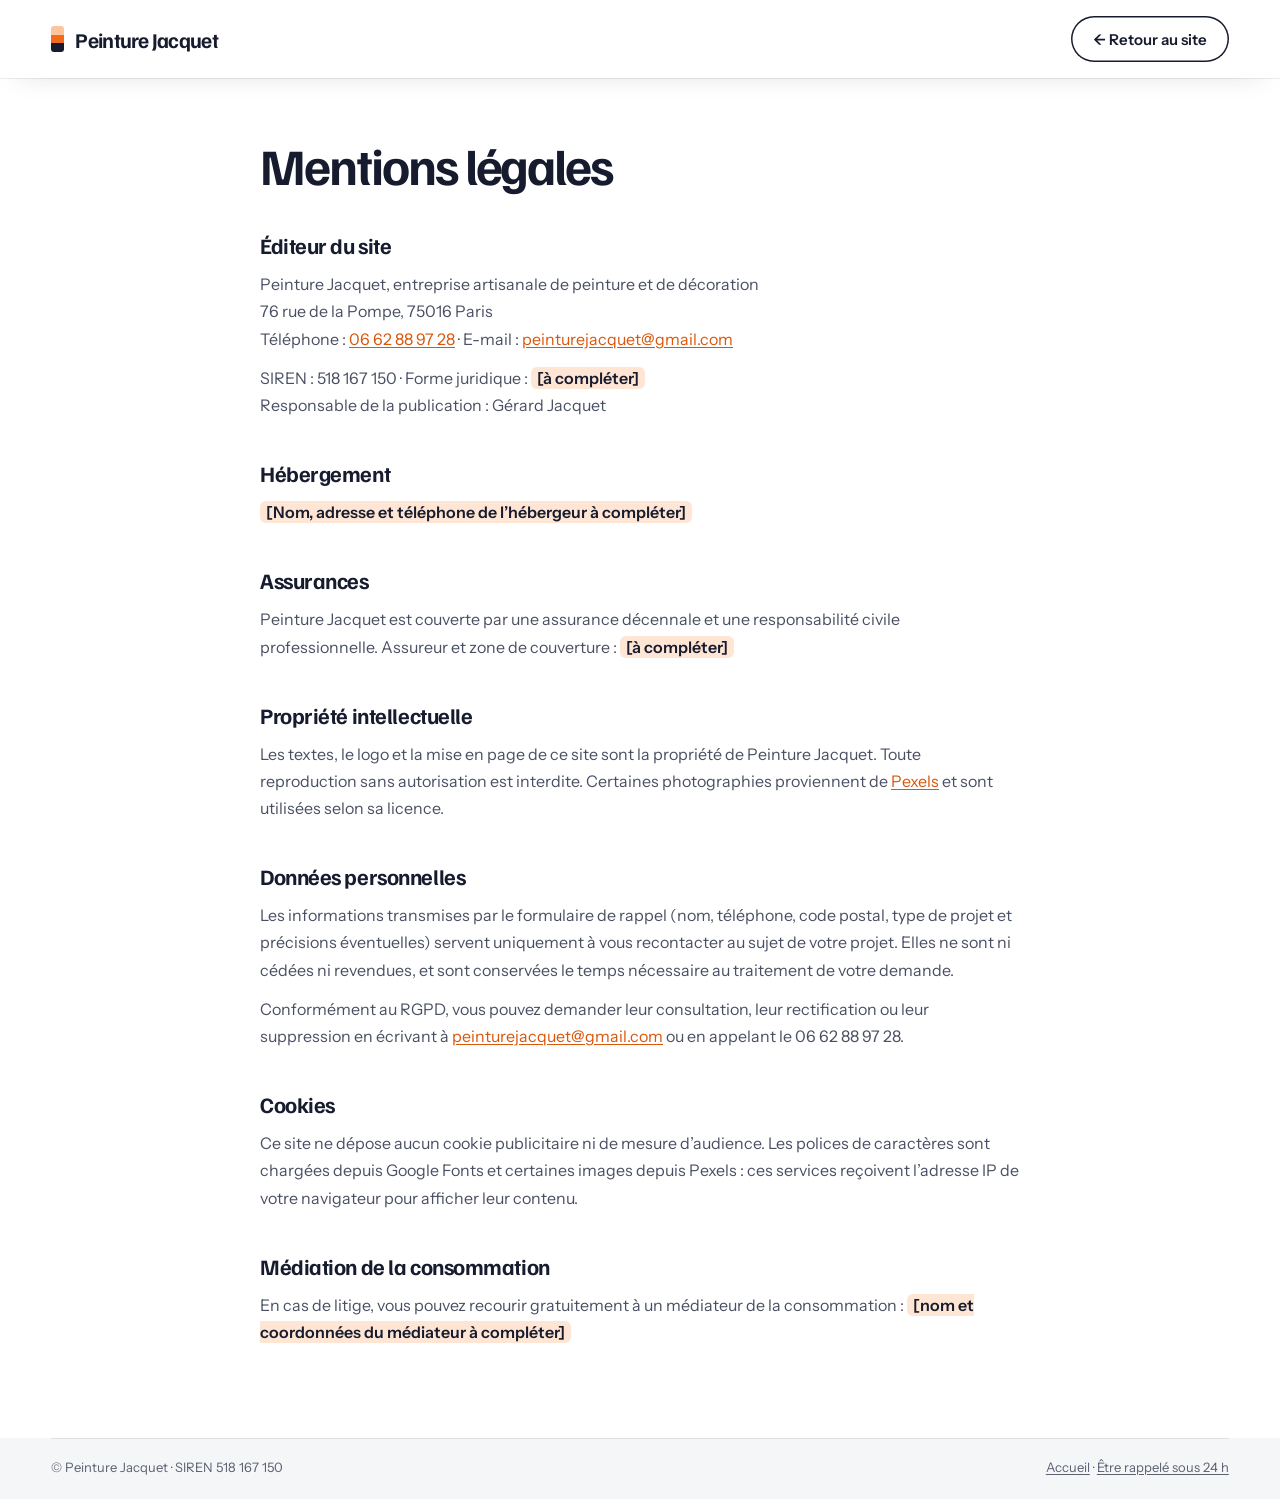
==== mentions-legales.html @ 71e2f91e "Aperçu du site Peinture Jacquet Site vitrine statique (HTML, CSS, JS) d'après la maquette Claude Des" ====
<!DOCTYPE html>
<html lang="fr">
<head>
<meta charset="utf-8">
<meta name="viewport" content="width=device-width, initial-scale=1, viewport-fit=cover">
<title>Mentions légales · Peinture Jacquet</title>
<meta name="robots" content="noindex">
<meta name="theme-color" content="#ffffff">
<link rel="icon" href="data:image/svg+xml,%3Csvg xmlns='http://www.w3.org/2000/svg' viewBox='0 0 32 32'%3E%3CclipPath id='c'%3E%3Crect x='8' y='1' width='16' height='30' rx='4'/%3E%3C/clipPath%3E%3Cg clip-path='url(%23c)'%3E%3Crect x='8' y='1' width='16' height='10' fill='%23FFC49B'/%3E%3Crect x='8' y='11' width='16' height='10' fill='%23F26B1D'/%3E%3Crect x='8' y='21' width='16' height='10' fill='%23161B2E'/%3E%3C/g%3E%3C/svg%3E">
<link rel="preconnect" href="https://fonts.googleapis.com">
<link rel="preconnect" href="https://fonts.gstatic.com" crossorigin>
<link href="https://fonts.googleapis.com/css2?family=Familjen+Grotesk:wght@400..700&amp;family=Instrument+Sans:wght@400..700&amp;display=swap" rel="stylesheet">
<link rel="stylesheet" href="styles.css">
</head>
<body class="legal-page">
<header class="header is-scrolled">
  <div class="wrap header-in">
    <a href="index.html" class="brand">
      <span class="brand-mark" aria-hidden="true"><i></i><i></i><i></i></span>
      <span class="brand-name">Peinture Jacquet</span>
    </a>
    <a href="index.html" class="btn btn-outline btn-sm legal-back">← Retour au site</a>
  </div>
</header>

<main class="legal">
  <h1>Mentions légales</h1>

  <h2>Éditeur du site</h2>
  <p>Peinture Jacquet, entreprise artisanale de peinture et de décoration<br>76 rue de la Pompe, 75016 Paris<br>Téléphone&nbsp;: <a href="tel:+33662889728">06 62 88 97 28</a> · E-mail&nbsp;: <a href="mailto:peinturejacquet@gmail.com">peinturejacquet@gmail.com</a></p>
  <p>SIREN&nbsp;: 518 167 150 · Forme juridique&nbsp;: <span class="todo">[à compléter]</span><br>Responsable de la publication&nbsp;: Gérard Jacquet</p>

  <h2>Hébergement</h2>
  <p><span class="todo">[Nom, adresse et téléphone de l’hébergeur à compléter]</span></p>

  <h2>Assurances</h2>
  <p>Peinture Jacquet est couverte par une assurance décennale et une responsabilité civile professionnelle. Assureur et zone de couverture&nbsp;: <span class="todo">[à compléter]</span></p>

  <h2>Propriété intellectuelle</h2>
  <p>Les textes, le logo et la mise en page de ce site sont la propriété de Peinture Jacquet. Toute reproduction sans autorisation est interdite. Certaines photographies proviennent de <a href="https://www.pexels.com" target="_blank" rel="noopener">Pexels</a> et sont utilisées selon sa licence.</p>

  <h2>Données personnelles</h2>
  <p>Les informations transmises par le formulaire de rappel (nom, téléphone, code postal, type de projet et précisions éventuelles) servent uniquement à vous recontacter au sujet de votre projet. Elles ne sont ni cédées ni revendues, et sont conservées le temps nécessaire au traitement de votre demande.</p>
  <p>Conformément au RGPD, vous pouvez demander leur consultation, leur rectification ou leur suppression en écrivant à <a href="mailto:peinturejacquet@gmail.com">peinturejacquet@gmail.com</a> ou en appelant le 06 62 88 97 28.</p>

  <h2>Cookies</h2>
  <p>Ce site ne dépose aucun cookie publicitaire ni de mesure d’audience. Les polices de caractères sont chargées depuis Google Fonts et certaines images depuis Pexels&nbsp;: ces services reçoivent l’adresse IP de votre navigateur pour afficher leur contenu.</p>

  <h2>Médiation de la consommation</h2>
  <p>En cas de litige, vous pouvez recourir gratuitement à un médiateur de la consommation&nbsp;: <span class="todo">[nom et coordonnées du médiateur à compléter]</span></p>
</main>

<footer class="footer">
  <div class="wrap">
    <div class="f-bottom">
      <span>© Peinture Jacquet · SIREN 518 167 150</span>
      <span><a href="index.html">Accueil</a> · <a href="index.html#devis">Être rappelé sous 24&nbsp;h</a></span>
    </div>
  </div>
</footer>
</body>
</html>
---- styles.css ----
:root {
  --a: #F26B1D;
  --ah: #D9560B;
  --s: #FFE6D4;
  --s2: #FFF4EC;
  --ink: #161B2E;
  --tx: #4A5063;
  --mu: #5B6072;
  --soft: #F5F6F8;
  --on-dark: #C9CCD6;
  --on-dark-2: #AEB3C2;
  --line: rgba(22,27,46,.12);
  --err: #C0392B;
  --ok: #2E7D4F;
  --display: 'Familjen Grotesk', sans-serif;
  --serif: 'Instrument Serif', Georgia, serif;
  --ease: cubic-bezier(.2,.7,.2,1);
  --expo: cubic-bezier(.16,1,.3,1);
  --gut: clamp(20px,4vw,56px);
  --sec-y: clamp(72px,8vw,120px);
  --card-shadow: 0 0 0 1px rgba(22,27,46,.04), 0 20px 50px -36px rgba(22,27,46,.35);
  /* Icônes (masques SVG, couleur = currentColor) */
  --i-arrow: url("data:image/svg+xml,%3Csvg xmlns='http://www.w3.org/2000/svg' viewBox='0 0 24 24' fill='none' stroke='%23000' stroke-width='2.2' stroke-linecap='round' stroke-linejoin='round'%3E%3Cpath d='M7 17 17 7M8.5 7H17v8.5'/%3E%3C/svg%3E");
  --i-left: url("data:image/svg+xml,%3Csvg xmlns='http://www.w3.org/2000/svg' viewBox='0 0 24 24' fill='none' stroke='%23000' stroke-width='2' stroke-linecap='round' stroke-linejoin='round'%3E%3Cpath d='M19 12H5m6-6-6 6 6 6'/%3E%3C/svg%3E");
  --i-right: url("data:image/svg+xml,%3Csvg xmlns='http://www.w3.org/2000/svg' viewBox='0 0 24 24' fill='none' stroke='%23000' stroke-width='2' stroke-linecap='round' stroke-linejoin='round'%3E%3Cpath d='M5 12h14m-6-6 6 6-6 6'/%3E%3C/svg%3E");
  --i-chev-l: url("data:image/svg+xml,%3Csvg xmlns='http://www.w3.org/2000/svg' viewBox='0 0 24 24' fill='none' stroke='%23000' stroke-width='2.6' stroke-linecap='round' stroke-linejoin='round'%3E%3Cpath d='m14.5 6-6 6 6 6'/%3E%3C/svg%3E");
  --i-chev-r: url("data:image/svg+xml,%3Csvg xmlns='http://www.w3.org/2000/svg' viewBox='0 0 24 24' fill='none' stroke='%23000' stroke-width='2.6' stroke-linecap='round' stroke-linejoin='round'%3E%3Cpath d='m9.5 6 6 6-6 6'/%3E%3C/svg%3E");
  --i-check: url("data:image/svg+xml,%3Csvg xmlns='http://www.w3.org/2000/svg' viewBox='0 0 24 24' fill='none' stroke='%23000' stroke-width='2.8' stroke-linecap='round' stroke-linejoin='round'%3E%3Cpath d='M5 12.5 9.5 17 19 7.5'/%3E%3C/svg%3E");
  --i-plus: url("data:image/svg+xml,%3Csvg xmlns='http://www.w3.org/2000/svg' viewBox='0 0 24 24' fill='none' stroke='%23000' stroke-width='2.2' stroke-linecap='round'%3E%3Cpath d='M12 5v14M5 12h14'/%3E%3C/svg%3E");
  --i-close: url("data:image/svg+xml,%3Csvg xmlns='http://www.w3.org/2000/svg' viewBox='0 0 24 24' fill='none' stroke='%23000' stroke-width='2' stroke-linecap='round'%3E%3Cpath d='M6 6l12 12M18 6 6 18'/%3E%3C/svg%3E");
  /* Grain de matière (peinture mate) */
  --noise: url("data:image/svg+xml,%3Csvg xmlns='http://www.w3.org/2000/svg' width='180' height='180'%3E%3Cfilter id='n'%3E%3CfeTurbulence type='fractalNoise' baseFrequency='.85' numOctaves='3' stitchTiles='stitch'/%3E%3CfeColorMatrix values='0 0 0 0 0 0 0 0 0 0 0 0 0 0 0 0 0 0 .55 0'/%3E%3C/filter%3E%3Crect width='100%25' height='100%25' filter='url(%23n)'/%3E%3C/svg%3E");
  --noise-light: url("data:image/svg+xml,%3Csvg xmlns='http://www.w3.org/2000/svg' width='180' height='180'%3E%3Cfilter id='n'%3E%3CfeTurbulence type='fractalNoise' baseFrequency='.85' numOctaves='3' stitchTiles='stitch'/%3E%3CfeColorMatrix values='0 0 0 0 1 0 0 0 0 1 0 0 0 0 1 0 0 0 .55 0'/%3E%3C/filter%3E%3Crect width='100%25' height='100%25' filter='url(%23n)'/%3E%3C/svg%3E");
  color-scheme: light;
}

*, *::before, *::after { box-sizing: border-box; }
html { scroll-behavior: smooth; -webkit-text-size-adjust: 100%; }
html.menu-open, html.lb-open { overflow: hidden; }
body {
  margin: 0; background: #fff; color: var(--ink);
  font-family: 'Instrument Sans', system-ui, sans-serif;
  font-kerning: normal; -webkit-font-smoothing: antialiased;
}
a { color: var(--ink); text-decoration: none; transition: color .2s; }
a:hover { color: var(--a); }
img { display: block; max-width: 100%; }
button, input { font: inherit; }
button { -webkit-tap-highlight-color: transparent; }
h1, h2, h3 { margin: 0; font-family: var(--display); font-weight: 700; }
p, figure, blockquote { margin: 0; }
ul, ol { margin: 0; padding: 0; list-style: none; }
address { font-style: normal; }
[hidden] { display: none !important; }
::selection { background: var(--a); color: #fff; }
:focus-visible { outline: 2px solid var(--a); outline-offset: 3px; }
[tabindex="-1"]:focus { outline: none; }

/* Défilement fluide (Lenis) */
html.lenis, html.lenis body { height: auto; }
.lenis.lenis-smooth { scroll-behavior: auto !important; }
.lenis.lenis-smooth [data-lenis-prevent] { overscroll-behavior: contain; }
.lenis.lenis-stopped { overflow: hidden; }

.wrap { max-width: calc(1320px + 2 * var(--gut)); margin: 0 auto; padding: 0 var(--gut); }
.anchor { scroll-margin-top: 80px; }
.accent { color: var(--a); }
.serif { font-family: var(--serif); font-weight: 400; font-style: italic; letter-spacing: -0.01em; }
.sprite { position: absolute; width: 0; height: 0; overflow: hidden; }
.sr-only { position: absolute; width: 1px; height: 1px; margin: -1px; padding: 0; overflow: hidden; clip: rect(0 0 0 0); white-space: nowrap; border: 0; }
.skip { position: absolute; left: 12px; top: -64px; z-index: 100; padding: 10px 16px; border-radius: 999px; background: var(--ink); color: #fff; font-weight: 600; transition: top .2s; }
.skip:focus { top: 12px; color: #fff; }

@keyframes pjRise { from { opacity: 0; transform: translateY(30px); } to { opacity: 1; transform: none; } }
@keyframes pjWord { from { transform: translateY(108%); } to { transform: none; } }
@keyframes pjDraw { to { clip-path: inset(0 -2% 0 0); } }
@keyframes pjCurtain { from { clip-path: inset(100% 0 0 0 round 28px); } to { clip-path: inset(0 0 0 0 round 28px); } }
@keyframes pjZoomOut { from { scale: 1.25; } }
@keyframes pjPop { from { opacity: 0; transform: scale(.82) translateY(14px); } to { opacity: 1; transform: none; } }
@keyframes pjFade { from { opacity: 0; } to { opacity: 1; } }
@keyframes pjDrift { from { transform: translate3d(0,0,0) scale(1); } to { transform: translate3d(14vw,6vw,0) scale(1.18); } }
@keyframes pjMarquee { to { transform: translateX(-50%); } }

/* Apparition du hero au chargement */
[data-intro] { animation: pjRise 1.1s var(--expo) both; animation-delay: var(--d, 0s); }

/* Mots qui montent derrière un masque (titres) */
.w { display: inline-block; overflow: hidden; vertical-align: top; padding: .1em .04em .16em; margin: -.1em -.04em -.16em; }
.serif .w { padding-right: .12em; margin-right: -.12em; }
.wi { display: inline-block; }

/* Grain de matière sur les aplats */
.grain { position: relative; isolation: isolate; }
.grain::before { content: ""; position: absolute; inset: 0; z-index: -1; border-radius: inherit; background: var(--noise); opacity: .32; mix-blend-mode: multiply; pointer-events: none; }
.grain-dark::before { background-image: var(--noise-light); opacity: .1; mix-blend-mode: normal; }

/* Icônes */
.ico { display: inline-block; flex: none; width: 1em; height: 1em; background: currentColor; -webkit-mask: var(--m) center / contain no-repeat; mask: var(--m) center / contain no-repeat; }
.ico-left { --m: var(--i-left); }
.ico-right { --m: var(--i-right); }
.ico-chev-l { --m: var(--i-chev-l); }
.ico-chev-r { --m: var(--i-chev-r); }
.ico-check { --m: var(--i-check); }
.ico-plus { --m: var(--i-plus); }
.ico-close { --m: var(--i-close); }

/* Flèche ↗ qui s’échappe et revient au survol */
.arr { position: relative; display: inline-block; flex: none; width: .95em; height: .95em; overflow: hidden; vertical-align: -.1em; }
.arr::before, .arr::after { content: ""; position: absolute; inset: 0; background: currentColor; -webkit-mask: var(--i-arrow) center / contain no-repeat; mask: var(--i-arrow) center / contain no-repeat; transition: transform .55s var(--expo); }
.arr::after { transform: translate(-110%, 110%); }
@media (hover: hover) {
  a:hover .arr::before, button:hover .arr::before { transform: translate(110%, -110%); }
  a:hover .arr::after, button:hover .arr::after { transform: none; }
}

/* Boutons : remplissage « peinture » depuis le curseur */
.btn {
  position: relative; isolation: isolate; overflow: hidden;
  display: inline-flex; align-items: center; justify-content: center; gap: 10px;
  border: 0; border-radius: 999px; font-weight: 600; white-space: nowrap; cursor: pointer;
  transition: color .3s, transform .3s var(--expo), box-shadow .3s, translate .5s var(--expo);
}
.btn::before {
  content: ""; position: absolute; z-index: -1; left: var(--mx, 50%); top: var(--my, 50%);
  width: 240%; aspect-ratio: 1; border-radius: 50%; background: var(--fill, rgba(0,0,0,.12));
  transform: translate(-50%, -50%) scale(0); transition: transform .65s var(--expo); pointer-events: none;
}
@media (hover: hover) { .btn:hover::before { transform: translate(-50%, -50%) scale(1); } }
.btn-sm { height: 46px; padding: 0 22px; font-size: 15px; gap: 8px; }
.btn-md { height: 54px; padding: 0 26px; font-size: 15px; }
.btn-lg { height: 58px; padding: 0 28px; font-size: 16px; }
.btn-accent { --fill: var(--ah); background: var(--a); color: #fff; }
.btn-accent:hover { color: #fff; }
.btn-glow { box-shadow: 0 14px 30px -14px var(--a); }
.btn-glow:hover { box-shadow: 0 20px 36px -14px var(--a); }
.btn-white { --fill: var(--ink); padding: 0 26px; background: #fff; box-shadow: 0 6px 20px -12px rgba(22,27,46,.3); }
.btn-white:hover { color: #fff; }
.btn-ink { --fill: var(--a); background: var(--ink); color: #fff; }
.btn-ink:hover { color: #fff; }
.btn-outline { --fill: var(--ink); height: 52px; background: none; box-shadow: inset 0 0 0 1.5px var(--ink); }
.btn-outline:hover { color: #fff; }
.btn-light { --fill: var(--ink); background: #fff; color: var(--ink); }
.btn-light:hover { color: #fff; }
.btn-line-light { --fill: rgba(255,255,255,.16); padding: 0 22px; color: #fff; box-shadow: inset 0 0 0 1.5px #fff; }
.btn-line-light:hover { color: #fff; }

/* Titres de section */
.eyebrow { display: flex; align-items: flex-start; gap: 12px; font-size: 13px; font-weight: 600; letter-spacing: .12em; text-transform: uppercase; color: var(--mu); }
/* Trait calé sur la première ligne, même quand le libellé passe sur deux lignes */
.eyebrow::before, .eyebrow-c::after { content: ""; flex: none; width: 28px; height: 2px; margin-top: 7px; background: var(--a); transition: transform 1s var(--expo) .25s; }
.eyebrow::before { transform-origin: left center; }
.eyebrow-c::after { transform-origin: right center; }
.js [data-reveal]:not(.is-in) .eyebrow::before, .js [data-reveal]:not(.is-in) .eyebrow-c::after { transform: scaleX(0); }
.h2 { font-size: clamp(34px,3.7vw,54px); line-height: 1.02; letter-spacing: -0.035em; text-wrap: balance; }
.sec { padding: var(--sec-y) 0; }
.sec-soft { background: var(--soft); }
.sec-warm { background: var(--s2); }
.sec-head { display: flex; flex-direction: column; gap: 18px; }
.sec-head.center { align-items: center; text-align: center; }
.sec-head.center .h2 { max-width: 780px; }
.sec-sub { max-width: 560px; font-size: 17px; line-height: 1.7; color: var(--tx); text-wrap: pretty; }
.sec-p { font-size: 17px; line-height: 1.7; color: var(--tx); text-wrap: pretty; }
.sec-row { display: flex; flex-wrap: wrap; justify-content: space-between; align-items: flex-end; gap: 28px; }
.chips { display: flex; flex-wrap: wrap; gap: 8px; }
.chips li { padding: 8px 14px; border-radius: 999px; background: var(--soft); font-size: 14px; font-weight: 500; }
.chips-white li { background: #fff; }
.tag-float { position: absolute; top: 18px; left: 18px; z-index: 2; padding: 7px 13px; border-radius: 999px; background: #fff; color: var(--ink); font-size: 12px; font-weight: 600; pointer-events: none; }
.stars { color: var(--a); letter-spacing: 2px; }
.u-link, .util-links a { background: linear-gradient(currentColor, currentColor) 0 100% / 0 1px no-repeat; transition: background-size .5s var(--expo), color .2s; }
.u-link:hover, .util-links a:hover { background-size: 100% 1px; }

/* En-tête */
.header {
  position: fixed; top: 0; left: 0; right: 0; z-index: 50;
  background: rgba(255,255,255,0); backdrop-filter: blur(14px); -webkit-backdrop-filter: blur(14px);
  transition: background .3s, box-shadow .3s, transform .6s var(--expo);
}
.header.is-scrolled, .menu-open .header { background: rgba(255,255,255,.94); }
.header.is-scrolled { box-shadow: 0 1px 0 rgba(22,27,46,.08), 0 10px 30px -20px rgba(22,27,46,.25); }
.header.is-hidden { transform: translateY(calc(-100% - 4px)); }
.util { height: 42px; overflow: hidden; transition: height .4s var(--expo), opacity .25s; }
.header.is-scrolled .util { height: 0; opacity: 0; }
.util-in { display: flex; justify-content: space-between; align-items: center; gap: 24px; height: 42px; border-bottom: 1px solid rgba(22,27,46,.1); font-size: 13px; white-space: nowrap; }
.util-txt { overflow: hidden; text-overflow: ellipsis; color: var(--mu); }
.util-links { display: flex; align-items: center; gap: 22px; }
.util-links a { font-weight: 500; }
.util-links .util-tel { font-weight: 600; }
.util-sep { width: 1px; height: 14px; background: rgba(22,27,46,.2); }
.header-in { display: flex; align-items: center; gap: 32px; padding-top: 16px; padding-bottom: 16px; }
.brand { display: flex; align-items: center; gap: 11px; white-space: nowrap; }
.brand-mark { display: grid; grid-template-rows: 1fr 1fr 1fr; flex: none; width: 13px; height: 26px; border-radius: 3px; overflow: hidden; }
.brand-mark i:nth-child(1) { background: #FFC49B; }
.brand-mark i:nth-child(2) { background: var(--a); }
.brand-mark i:nth-child(3) { background: var(--ink); }
/* Au survol, les trois bandes du logo repassent comme un coup de rouleau */
@media (hover: hover) {
  .brand:hover .brand-mark i { animation: pjBar .75s var(--expo) both; }
  .brand:hover .brand-mark i:nth-child(2) { animation-delay: .06s; }
  .brand:hover .brand-mark i:nth-child(3) { animation-delay: .12s; }
}
@keyframes pjBar { 0% { transform: translateX(0); } 40% { transform: translateX(-105%); } 41% { transform: translateX(105%); } 100% { transform: translateX(0); } }
.brand-name { font-family: var(--display); font-weight: 700; font-size: 21px; letter-spacing: -0.03em; }
.nav { display: flex; gap: 26px; margin-left: auto; font-size: 15px; font-weight: 500; white-space: nowrap; }
.nav a { position: relative; padding: 6px 0; color: var(--tx); }
.nav a::after {
  content: ""; position: absolute; left: 0; right: 0; bottom: 0; height: 2px; border-radius: 2px; background: var(--a);
  transform: scaleX(0); transform-origin: right center; transition: transform .45s var(--expo);
}
.nav a.is-active { color: var(--ink); }
.nav a.is-active::after, .nav a:hover::after { transform: scaleX(1); transform-origin: left center; }
.nav a:hover { color: var(--a); }
.burger {
  display: none; flex: none; flex-direction: column; align-items: center; justify-content: center; gap: 5px;
  width: 46px; height: 46px; padding: 0; border: 0; border-radius: 999px; background: #fff; cursor: pointer;
  box-shadow: inset 0 0 0 1px rgba(22,27,46,.14);
}
.burger span { width: 16px; height: 2px; background: var(--ink); transition: transform .45s var(--expo); }
.burger[aria-expanded="true"] span:first-child { transform: translateY(3.5px) rotate(45deg); }
.burger[aria-expanded="true"] span:last-child { transform: translateY(-3.5px) rotate(-45deg); }
.progress { position: absolute; left: 0; right: 0; bottom: 0; height: 2px; pointer-events: none; }
.progress span { display: block; height: 100%; background: var(--a); transform: scaleX(0); transform-origin: left center; }

/* Menu mobile : ouverture circulaire depuis le bouton */
.menu {
  position: fixed; inset: 0; z-index: 49; display: flex; flex-direction: column; justify-content: space-between; gap: 32px;
  padding: 104px var(--gut) calc(28px + env(safe-area-inset-bottom)); overflow-y: auto; background: #fff;
  visibility: hidden; clip-path: circle(0% at var(--cx, 100%) var(--cy, 0%));
  transition: clip-path .7s var(--expo), visibility 0s linear .7s;
}
.menu.is-open { visibility: visible; clip-path: circle(150% at var(--cx, 100%) var(--cy, 0%)); transition: clip-path .9s var(--expo), visibility 0s; }
.menu-links a { display: flex; align-items: baseline; gap: 14px; padding: 15px 0; border-bottom: 1px solid rgba(22,27,46,.1); font-family: var(--display); font-size: clamp(30px,7.5vw,42px); font-weight: 600; letter-spacing: -0.03em; opacity: 0; }
.menu-links a:last-child { border-bottom: 0; }
.menu-n { font-size: 12px; font-weight: 600; letter-spacing: .1em; color: var(--a); transform: translateY(-.9em); }
.menu-foot { display: flex; flex-direction: column; gap: 4px; font-size: 14px; color: var(--mu); opacity: 0; }
.menu .menu-tel { font-family: var(--display); font-size: 24px; font-weight: 700; letter-spacing: -0.02em; color: var(--ink); }
.menu.is-open .menu-links a, .menu.is-open .menu-foot { animation: pjRise .8s var(--expo) both; animation-delay: calc(.16s + var(--i, 0) * .05s); }

/* Hero */
.hero { position: relative; overflow: clip; background: linear-gradient(105deg, var(--s) 0%, var(--s2) 36%, #F5F4F2 68%, #EEF0F4 100%); }
.hero::after { content: ""; position: absolute; z-index: -2; left: -16vw; top: -24vw; width: 62vw; aspect-ratio: 1; border-radius: 50%; background: radial-gradient(closest-side, rgba(255,196,155,.55), rgba(255,196,155,0)); animation: pjDrift 24s ease-in-out infinite alternate; pointer-events: none; }
.hero.grain::before { opacity: .12; }
.hero-in { display: flex; flex-wrap: wrap; align-items: center; gap: clamp(48px,5vw,80px); padding-top: clamp(124px,15vh,156px); padding-bottom: clamp(40px,4vw,60px); }
.hero-copy { flex: 1 1 480px; display: flex; flex-direction: column; gap: 22px; }
.hero-title { position: relative; z-index: 0; font-size: clamp(42px,4.9vw,74px); line-height: .98; letter-spacing: -0.04em; text-wrap: balance; }
.hero-title .serif { font-size: 1.1em; line-height: .9; letter-spacing: -0.015em; }
.hero-title .wi { animation: pjWord 1.15s var(--expo) both; animation-delay: calc(.12s + var(--w, 0) * .06s); }
.stroke { position: relative; display: inline-block; }
.stroke-svg { position: absolute; z-index: -1; left: -4%; bottom: .02em; width: 108%; height: .38em; fill: #FFC49B; opacity: .8; clip-path: inset(0 100% 0 0); animation: pjDraw 1.2s var(--expo) 1s forwards; }
.hero-lead { max-width: 500px; font-size: clamp(16px,1.25vw,18px); line-height: 1.65; color: var(--tx); text-wrap: pretty; }
.checks { display: flex; flex-direction: column; gap: 10px; font-size: 16px; font-weight: 500; }
.checks li { display: flex; align-items: center; gap: 12px; }
.check { flex: none; display: flex; align-items: center; justify-content: center; width: 22px; height: 22px; border-radius: 50%; background: var(--a); color: #fff; font-size: 12px; }
.hero-ctas { display: flex; flex-wrap: wrap; gap: 12px; margin-top: 4px; }
.rating { display: flex; align-items: center; gap: 14px; margin-top: 8px; }
.rating-score { font-family: var(--display); font-weight: 700; font-size: 34px; letter-spacing: -0.03em; font-variant-numeric: tabular-nums; }
.rating-txt { display: flex; flex-direction: column; gap: 2px; font-size: 14px; color: var(--tx); }
.hero-visual { flex: 1 1 440px; position: relative; }
.slides { position: relative; aspect-ratio: 1/1; border-radius: 28px; overflow: hidden; background: #E9E4DE; box-shadow: 0 40px 80px -40px rgba(22,27,46,.35); animation: pjCurtain 1.5s var(--expo) .2s both; }
.slide { position: absolute; inset: 0; opacity: 0; transform: scale(1.06); transition: opacity .9s ease, transform 6.5s cubic-bezier(.2,.6,.2,1); }
.slide.is-active { opacity: 1; transform: none; }
.slide img { width: 100%; height: 100%; object-fit: cover; }
.slide:first-child img { animation: pjZoomOut 2s var(--expo) .2s both; }
.slide-label { position: absolute; top: 20px; left: 20px; display: flex; align-items: center; gap: 8px; padding: 9px 14px; border-radius: 999px; background: rgba(255,255,255,.94); font-size: 13px; font-weight: 600; pointer-events: none; animation: pjFade .8s ease 1.1s both; }
.dot { flex: none; width: 8px; height: 8px; border-radius: 50%; background: var(--a); }
.slide-tabs { position: absolute; right: clamp(12px,2vw,24px); bottom: clamp(12px,2vw,24px); display: flex; gap: 8px; padding: 6px; border-radius: 16px; background: rgba(255,255,255,.94); box-shadow: 0 12px 30px -14px rgba(22,27,46,.35); animation: pjRise .9s var(--expo) 1.05s both; }
.slide-tab { position: relative; display: flex; flex-direction: column; align-items: flex-start; gap: 2px; padding: 8px 12px 10px; border: 0; border-radius: 11px; background: none; color: var(--ink); text-align: left; cursor: pointer; overflow: hidden; transition: background .3s, color .3s; }
.slide-tab::after { content: ""; position: absolute; left: 12px; right: 12px; bottom: 5px; height: 2px; border-radius: 2px; background: rgba(255,255,255,.95); transform: scaleX(var(--p, 0)); transform-origin: left center; opacity: 0; }
.slide-tab.is-active { background: var(--a); color: #fff; }
.slide-tab.is-active::after { opacity: 1; }
.slide-tab .n { font-size: 11px; font-weight: 600; opacity: .75; font-variant-numeric: tabular-nums; }
.slide-tab .t { font-size: 13px; font-weight: 600; white-space: nowrap; }
.hero-badge { position: absolute; left: clamp(-28px,-2vw,-12px); top: 22%; display: flex; flex-direction: column; gap: 2px; padding: 18px 20px; border-radius: 20px; background: var(--ink); color: #fff; box-shadow: 0 24px 50px -24px rgba(22,27,46,.6); animation: pjPop 1s var(--expo) .95s both; }
.hero-badge b { font-family: var(--display); font-weight: 700; font-size: 34px; letter-spacing: -0.03em; line-height: 1; }
.hero-badge span { font-size: 13px; color: var(--on-dark); }

/* Bandeau des marques */
.brands { position: relative; padding-bottom: clamp(26px,3vw,40px); }
.brands-in { position: relative; display: flex; align-items: center; gap: clamp(24px,4vw,64px); padding-top: clamp(24px,2.6vw,34px); }
.brands-in::before { content: ""; position: absolute; top: 0; left: var(--gut); right: var(--gut); height: 1px; background: rgba(22,27,46,.1); }
.brands-label { flex: none; font-size: 12px; font-weight: 600; line-height: 1.5; letter-spacing: .12em; text-transform: uppercase; color: var(--mu); }
.brands-viewport { flex: 1; min-width: 0; overflow: hidden; -webkit-mask-image: linear-gradient(90deg, transparent, #000 12%, #000 88%, transparent); mask-image: linear-gradient(90deg, transparent, #000 12%, #000 88%, transparent); }
.brands-track { display: flex; width: max-content; }
.brands-list { display: flex; align-items: center; gap: clamp(56px,6vw,96px); padding-right: clamp(56px,6vw,96px); }
.brands-list li { display: flex; align-items: center; height: 40px; color: rgba(22,27,46,.48); transition: color .4s; }
.brands-list li:hover { color: var(--ink); }
.bl { display: block; width: auto; fill: currentColor; }
.bl-seigneurie { height: 22px; }
.bl-tollens { height: 21px; }
.bl-zolpan { height: 18px; }
.bl-sikkens { height: 33px; }

/* Bandeau des techniques */
.band { overflow: hidden; padding: 22px 0; background: var(--ink); color: #fff; }
.band-track { display: flex; width: max-content; animation: pjMarquee 65s linear infinite; }
.js .band-track { animation: none; }
.marquee { will-change: transform; }
.band-list { display: flex; }
.band-list li { display: flex; align-items: center; gap: 28px; padding-right: 28px; white-space: nowrap; font-family: var(--display); font-weight: 500; font-size: clamp(19px,1.9vw,25px); letter-spacing: -0.015em; }
.band-list li::after { content: ""; width: 8px; height: 8px; border-radius: 50%; background: var(--a); }

/* Images : apparition au chargement, parallaxe */
img.lz { opacity: 0; }
img.lz.is-loaded { opacity: 1; transition: opacity .9s var(--ease), scale 1.2s var(--expo); }
img[data-speed] { scale: 1.14; transition: scale 1.2s var(--expo); }

/* Savoir-faire */
.metiers { margin-top: clamp(32px,4vw,48px); display: grid; grid-template-columns: repeat(auto-fit, minmax(min(100%,460px),1fr)); gap: 24px; }
.metier { display: flex; flex-direction: column; border-radius: 28px; overflow: hidden; background: #fff; box-shadow: var(--card-shadow); transition: transform .7s var(--expo), box-shadow .7s var(--expo); }
.metier-img { position: relative; aspect-ratio: 16/7; overflow: hidden; background: #ECEAE6; }
.metier-img img, .project-img img, .mosaic-ph img, .degat-ph img, .post-ph img, .gallery img { position: absolute; inset: 0; width: 100%; height: 100%; object-fit: cover; }
.metier-body { flex: 1; display: flex; flex-direction: column; gap: 18px; padding: clamp(24px,2.8vw,36px); }
.metier h3 { font-size: 28px; letter-spacing: -0.03em; }
.metier p { font-size: 16px; line-height: 1.7; color: var(--tx); text-wrap: pretty; }
.metier-link { align-self: flex-start; display: flex; align-items: center; gap: 8px; margin-top: auto; padding-top: 8px; font-weight: 600; font-size: 15px; color: var(--ah); }
.metier-link:hover { color: var(--ink); }
.metier-dark { background: var(--ink); color: #fff; box-shadow: 0 20px 50px -36px rgba(22,27,46,.5); }
.metier-dark .metier-img { background: #262C42; }
.metier-dark .tag-float { background: var(--a); color: #fff; }
.metier-dark p { color: var(--on-dark); }
.metier-dark .chips li { background: rgba(255,255,255,.08); }
.metier-dark .metier-link { color: #FFB98C; }
.metier-dark .metier-link:hover { color: #fff; }
.publics { margin-top: 24px; display: grid; grid-template-columns: repeat(auto-fit, minmax(min(100%,260px),1fr)); gap: 16px; }
.public { position: relative; display: flex; flex-direction: column; gap: 12px; padding: 26px; border-radius: 22px; background: #fff; box-shadow: 0 0 0 1px rgba(22,27,46,.04); transition: transform .6s var(--expo), box-shadow .6s var(--expo); }
.public-n { font-size: 13px; font-weight: 700; color: var(--ah); font-variant-numeric: tabular-nums; }
.public b { padding-right: 44px; font-family: var(--display); font-size: 21px; font-weight: 700; letter-spacing: -0.02em; }
.public-d { font-size: 15px; line-height: 1.6; color: var(--tx); }
.public-go { position: absolute; top: 20px; right: 20px; display: flex; align-items: center; justify-content: center; width: 38px; height: 38px; border-radius: 50%; background: var(--soft); color: var(--ink); font-size: 15px; transition: background .4s, color .4s, transform .6s var(--expo); }
@media (hover: hover) {
  .metier:hover { transform: translateY(-6px); box-shadow: 0 0 0 1px rgba(22,27,46,.04), 0 36px 70px -40px rgba(22,27,46,.5); }
  .metier:hover .metier-img img { scale: 1.2; }
  .public:hover { color: var(--ink); transform: translateY(-5px); box-shadow: 0 0 0 1px rgba(22,27,46,.04), 0 24px 44px -28px rgba(22,27,46,.4); }
  .public:hover .public-go { background: var(--a); color: #fff; transform: scale(1.08); }
}

/* Réalisations */
.filters { position: relative; display: flex; flex-wrap: wrap; gap: 8px; padding: 6px; border-radius: 999px; background: var(--soft); }
.filter-pill { position: absolute; left: 0; top: 0; width: 0; height: 0; border-radius: 999px; background: #fff; box-shadow: 0 4px 14px -6px rgba(22,27,46,.3); pointer-events: none; transition: transform .6s var(--expo), width .6s var(--expo), height .6s var(--expo); }
html:not(.js) .filter-pill { display: none; }
html:not(.js) .filter.is-active { background: #fff; box-shadow: 0 4px 14px -6px rgba(22,27,46,.3); }
.filter { position: relative; z-index: 1; display: flex; align-items: center; gap: 8px; height: 42px; padding: 0 18px; border: 0; border-radius: 999px; background: none; color: var(--mu); font-size: 14px; font-weight: 600; cursor: pointer; transition: color .3s; }
.filter:hover, .filter.is-active { color: var(--ink); }
.filter span { font-size: 12px; opacity: .6; font-variant-numeric: tabular-nums; }
.projects { margin-top: clamp(28px,3.5vw,44px); display: grid; grid-template-columns: repeat(auto-fill, minmax(min(100%,270px),1fr)); gap: 28px 16px; }
.project { display: flex; flex-direction: column; gap: 14px; }
.project-img { position: relative; height: clamp(200px,17vw,250px); border-radius: 20px; overflow: hidden; background: var(--bg, #E9E4DE); }
.project-img img { transition: scale 1.1s var(--expo), opacity .9s var(--ease); }
.project .tag-float { top: 16px; left: 16px; padding: 7px 12px; }
.project-zoom { position: absolute; inset: 0; z-index: 1; display: flex; align-items: flex-end; padding: 14px; border: 0; background: linear-gradient(180deg, rgba(22,27,46,0) 50%, rgba(22,27,46,.5)); opacity: 0; cursor: zoom-in; transition: opacity .5s var(--ease); }
.zoom-pill { display: inline-flex; align-items: center; gap: 8px; height: 36px; padding: 0 14px; border-radius: 999px; background: #fff; color: var(--ink); font-size: 13px; font-weight: 600; transform: translateY(12px); transition: transform .6s var(--expo); }
.project-zoom:focus-visible { opacity: 1; outline-offset: -4px; }
.project-zoom:focus-visible .zoom-pill { transform: none; }
@media (hover: hover) {
  .project:hover .project-zoom { opacity: 1; }
  .project:hover .zoom-pill { transform: none; }
  .project:hover .project-img img { scale: 1.07; }
}
@media (hover: none) {
  .project-zoom { opacity: 1; background: none; }
  .zoom-pill { width: 36px; padding: 0; justify-content: center; gap: 0; font-size: 0; transform: none; box-shadow: 0 6px 16px -8px rgba(22,27,46,.5); }
  .zoom-pill .ico { font-size: 15px; }
}
.project figcaption { display: flex; justify-content: space-between; align-items: baseline; gap: 16px; }
.project figcaption > span:first-child { display: flex; flex-direction: column; gap: 4px; }
.project-t { font-family: var(--display); font-weight: 700; font-size: 19px; letter-spacing: -0.02em; }
.project-d { font-size: 15px; color: var(--tx); }
.project-loc { font-size: 13px; font-weight: 600; color: var(--ah); white-space: nowrap; }
.center-cta { margin-top: 40px; display: flex; justify-content: center; }

/* Avant / Après */
.ba-in { display: flex; flex-wrap: wrap; align-items: center; gap: clamp(32px,5vw,72px); }
.ba-copy { flex: 1 1 340px; display: flex; flex-direction: column; gap: 20px; }
.ba-claim { font-family: var(--display); font-weight: 700; font-size: 21px; letter-spacing: -0.02em; line-height: 1.25; }
.ba-hint { display: flex; align-items: center; gap: 10px; font-size: 14px; color: var(--mu); }
.ba-hint-ic { flex: none; display: flex; align-items: center; justify-content: center; width: 30px; height: 30px; border-radius: 50%; background: var(--a); color: #fff; font-size: 11px; }
.ba { --pos: 50%; position: relative; flex: 1.3 1 460px; aspect-ratio: 3/2; border-radius: 28px; overflow: hidden; background: #DDD6CD; cursor: ew-resize; user-select: none; -webkit-user-select: none; }
.ba img { position: absolute; inset: 0; width: 100%; height: 100%; object-fit: cover; pointer-events: none; }
.ba-after { position: absolute; inset: 0; clip-path: inset(0 0 0 var(--pos)); background: #F3EFEA; }
.ba-tag { position: absolute; top: 18px; padding: 8px 14px; border-radius: 999px; color: #fff; font-size: 12px; font-weight: 600; pointer-events: none; }
.ba-tag-before { left: 18px; background: var(--ink); }
.ba-tag-after { right: 18px; background: var(--a); }
.ba-handle { position: absolute; top: 0; bottom: 0; left: var(--pos); display: flex; justify-content: center; width: 64px; margin-left: -32px; cursor: ew-resize; touch-action: none; outline: none; }
.ba-handle::before { content: ""; width: 3px; height: 100%; background: #fff; box-shadow: 0 0 18px rgba(22,27,46,.25); }
.ba-knob { position: absolute; top: 50%; left: 50%; display: flex; align-items: center; justify-content: center; gap: 2px; width: 56px; height: 56px; border-radius: 50%; background: var(--a); color: #fff; font-size: 17px; box-shadow: 0 12px 30px rgba(22,27,46,.3), 0 0 0 6px rgba(255,255,255,.35); transform: translate(-50%,-50%); transition: transform .45s var(--expo), box-shadow .45s var(--expo); }
.ba-handle:hover .ba-knob, .ba.is-dragging .ba-knob { transform: translate(-50%,-50%) scale(1.08); box-shadow: 0 16px 34px rgba(22,27,46,.35), 0 0 0 10px rgba(255,255,255,.3); }
.ba-handle:focus-visible .ba-knob { box-shadow: 0 0 0 3px #fff, 0 0 0 6px var(--a); }

/* Avis */
.avis-card { max-width: 1080px; margin: clamp(28px,3.5vw,44px) auto 0; display: flex; flex-wrap: wrap; border-radius: 28px; overflow: hidden; background: #fff; box-shadow: 0 0 0 1px rgba(22,27,46,.04), 0 30px 70px -50px rgba(22,27,46,.45); }
.avis-main { position: relative; flex: 2 1 480px; display: flex; flex-direction: column; gap: 24px; padding: clamp(28px,4vw,56px); }
.avis-main .stars { letter-spacing: 3px; font-size: 18px; }
.avis-slides { flex: 1; display: flex; }
.avis-item { flex: 1; display: flex; flex-direction: column; gap: 24px; }
.avis-item blockquote { font-family: var(--display); font-weight: 500; font-size: clamp(20px,1.8vw,25px); line-height: 1.4; letter-spacing: -0.015em; text-wrap: pretty; }
.avis-item figcaption { margin-top: auto; min-height: 46px; padding-right: 116px; display: flex; flex-direction: column; justify-content: center; gap: 2px; }
.avis-item figcaption b { font-weight: 600; font-size: 16px; }
.avis-item figcaption span { font-size: 14px; color: var(--mu); }
.avis-nav { position: absolute; right: clamp(28px,4vw,56px); bottom: clamp(28px,4vw,56px); display: flex; gap: 8px; }
.round { display: flex; align-items: center; justify-content: center; width: 46px; height: 46px; border: 0; border-radius: 50%; font-size: 18px; cursor: pointer; transition: background .25s, color .25s, transform .4s var(--expo); }
.round:active { transform: scale(.92); }
.round-soft { background: var(--soft); color: var(--ink); }
.round-soft:hover { background: var(--ink); color: #fff; }
.round-accent { background: var(--a); color: #fff; }
.round-accent:hover { background: var(--ah); }
.avis-stats { flex: 1 1 240px; display: flex; flex-direction: column; justify-content: center; gap: 26px; padding: clamp(28px,4vw,48px); background: var(--ink); color: #fff; }
.stat { display: flex; flex-direction: column; gap: 4px; }
.stat b { font-family: var(--display); font-weight: 700; font-size: 44px; letter-spacing: -0.03em; line-height: 1; font-variant-numeric: tabular-nums; }
.stat > span { font-size: 14px; color: var(--on-dark); }

/* L’atelier */
.atelier-in { display: grid; grid-template-columns: repeat(auto-fit, minmax(min(100%,460px),1fr)); gap: clamp(36px,5vw,72px); align-items: center; }
.mosaic { display: grid; grid-template-columns: 1fr 1fr; gap: 16px; }
.mosaic-year { display: flex; flex-direction: column; justify-content: space-between; gap: 24px; min-height: 200px; padding: 28px; border-radius: 24px; background: var(--a); color: #fff; }
.mosaic-year b { font-family: var(--display); font-weight: 700; font-size: clamp(48px,5vw,68px); letter-spacing: -0.04em; line-height: .9; }
.mosaic-year span { font-size: 15px; line-height: 1.55; font-weight: 500; }
.mosaic-ph { position: relative; min-height: 200px; border-radius: 24px; overflow: hidden; background: #ECEAE6; }
.mosaic-wide { grid-column: 1 / -1; min-height: 0; aspect-ratio: 16/7; }
.atelier-copy { display: flex; flex-direction: column; gap: 24px; }
.feats { display: flex; flex-direction: column; gap: 20px; margin-top: 6px; }
.feat { display: flex; align-items: flex-start; gap: 18px; }
.feat-n { flex: none; display: flex; align-items: center; justify-content: center; width: 52px; height: 52px; border-radius: 16px; background: var(--s); color: var(--ah); font-family: var(--display); font-weight: 700; font-size: 18px; transition: background .4s, color .4s, transform .6s var(--expo); }
.feat:hover .feat-n { background: var(--a); color: #fff; transform: rotate(-6deg); }
.feat-t { display: flex; flex-direction: column; gap: 6px; }
.feat-t b { font-size: 18px; font-weight: 600; }
.feat-t span { font-size: 15px; line-height: 1.6; color: var(--tx); }
.atelier-cta { display: flex; flex-wrap: wrap; align-items: center; gap: 16px 28px; margin-top: 10px; }
.sign { font-size: 15px; color: var(--tx); }
.sign b { color: var(--ink); font-weight: 600; }

/* Méthode */
.methode-head { display: flex; flex-wrap: wrap; justify-content: space-between; align-items: flex-end; gap: 20px 48px; }
.methode-head .sec-head { max-width: 820px; gap: 16px; }
.methode-head .btn { height: 52px; padding: 0 24px; }
.steps { margin-top: clamp(28px,3.5vw,44px); display: grid; grid-template-columns: repeat(auto-fit, minmax(min(100%,220px),1fr)); gap: 14px; }
.step { display: flex; flex-direction: column; gap: 12px; padding: 24px; border-radius: 22px; background: #fff; box-shadow: 0 0 0 1px rgba(22,27,46,.04); transition: transform .6s var(--expo), box-shadow .6s var(--expo); }
.step-top { display: flex; align-items: center; gap: 14px; }
.step-top::after { content: ""; flex: 1; height: 1px; background: rgba(22,27,46,.12); transform-origin: left center; transition: transform 1.2s var(--expo) .3s; }
.js .step:not(.is-in) .step-top::after { transform: scaleX(0); }
.step-n { flex: none; display: flex; align-items: center; justify-content: center; width: 44px; height: 44px; border-radius: 13px; background: #fff; color: var(--ink); box-shadow: inset 0 0 0 1.5px var(--ink); font-weight: 700; font-size: 15px; font-variant-numeric: tabular-nums; transition: background .35s, color .35s, box-shadow .35s; }
.step-n.on { background: var(--a); color: #fff; box-shadow: none; }
.step h3 { font-size: 20px; letter-spacing: -0.02em; }
.step p { font-size: 15px; line-height: 1.6; color: var(--tx); }
.step-dark { background: var(--ink); color: #fff; }
.step-dark .step-top::after { background: rgba(255,255,255,.18); }
.step-dark p { color: var(--on-dark); }
@media (hover: hover) {
  .step:hover { transform: translateY(-5px); box-shadow: 0 0 0 1px rgba(22,27,46,.04), 0 26px 50px -32px rgba(22,27,46,.45); }
  .step:hover .step-n:not(.on) { background: var(--ink); color: #fff; box-shadow: none; }
}

/* Dégât des eaux */
.degat { padding-top: var(--sec-y); }
.degat-card { display: flex; flex-wrap: wrap; border-radius: 32px; overflow: hidden; background: var(--a); color: #fff; }
.degat-copy { flex: 1 1 460px; display: flex; flex-direction: column; gap: 20px; padding: clamp(32px,4vw,56px); }
.degat .eyebrow { color: #fff; }
.degat .eyebrow::before { background: #fff; }
.degat h2 { font-size: clamp(30px,3.2vw,46px); line-height: 1.02; letter-spacing: -0.035em; text-wrap: balance; }
.degat-copy > p:not(.eyebrow) { max-width: 520px; font-size: 17px; line-height: 1.65; text-wrap: pretty; }
.degat-ctas { display: flex; flex-wrap: wrap; gap: 12px; margin-top: 8px; }
.degat-ph { position: relative; flex: 1 1 340px; min-height: 300px; overflow: hidden; background: rgba(255,255,255,.14); }

/* Conseils */
.link-under { display: inline-flex; align-items: center; gap: 6px; padding: 4px 0; border-bottom: 1.5px solid currentColor; font-weight: 600; font-size: 15px; }
.posts { margin-top: clamp(28px,3.5vw,44px); display: grid; grid-template-columns: repeat(auto-fit, minmax(min(100%,520px),1fr)); gap: 20px; }
.post { display: flex; align-items: center; gap: 22px; padding: 16px; border-radius: 24px; background: var(--soft); transition: transform .6s var(--expo), box-shadow .6s var(--expo), background .4s; }
.post-ph { position: relative; flex: none; width: clamp(110px,12vw,150px); aspect-ratio: 1; border-radius: 16px; overflow: hidden; background: #E7E5E1; }
.post-ph img { transition: scale 1.1s var(--expo), opacity .9s var(--ease); }
.post-body { display: flex; flex-direction: column; gap: 10px; padding-right: 8px; }
.post-tag { align-self: flex-start; padding: 5px 11px; border-radius: 999px; background: var(--s); font-size: 12px; font-weight: 600; }
.post-t { font-family: var(--display); font-size: clamp(18px,1.5vw,21px); font-weight: 700; letter-spacing: -0.02em; line-height: 1.2; text-wrap: pretty; }
.post-more { display: inline-flex; align-items: center; gap: 6px; font-size: 14px; font-weight: 600; color: var(--ah); }
.post-more.is-soon { color: var(--mu); font-weight: 500; }
@media (hover: hover) {
  a.post:hover { color: var(--ink); background: #fff; transform: translateY(-4px); box-shadow: 0 0 0 1px rgba(22,27,46,.05), 0 24px 44px -30px rgba(22,27,46,.45); }
  a.post:hover .post-ph img { scale: 1.08; }
}

/* Questions fréquentes */
.faq-in { display: grid; grid-template-columns: repeat(auto-fit, minmax(min(100%,400px),1fr)); gap: 36px clamp(40px,5vw,80px); align-items: start; }
.faq-side { display: flex; flex-direction: column; gap: 20px; }
.faq-help { display: flex; flex-direction: column; gap: 14px; margin-top: 10px; padding: 26px; border-radius: 22px; background: #fff; box-shadow: 0 0 0 1px rgba(22,27,46,.04); }
.faq-help b { font-size: 17px; font-weight: 600; }
.faq-help span { font-size: 15px; line-height: 1.6; color: var(--tx); }
.faq-tel { align-self: flex-start; height: 48px; padding: 0 22px; font-size: 15px; }
.faq-list { display: flex; flex-direction: column; gap: 12px; }
.faq-item { padding: 0 24px; border-radius: 20px; background: #fff; box-shadow: 0 0 0 1px rgba(22,27,46,.04); transition: box-shadow .4s var(--expo); }
.faq-item:not(.is-open):hover { box-shadow: 0 0 0 1px rgba(22,27,46,.06), 0 12px 30px -24px rgba(22,27,46,.4); }
.faq-item.is-open { box-shadow: 0 0 0 1px rgba(22,27,46,.04), 0 18px 40px -28px rgba(22,27,46,.4); }
.faq-q {
  width: 100%; display: flex; justify-content: space-between; align-items: center; gap: 20px;
  padding: 22px 0; border: 0; background: none; color: var(--ink); text-align: left; cursor: pointer;
  font-family: var(--display); font-weight: 700; font-size: clamp(17px,1.4vw,20px); letter-spacing: -0.015em;
  transition: padding .45s var(--expo), color .2s;
}
.faq-q:hover { color: var(--ah); }
.faq-ic { position: relative; flex: none; width: 34px; height: 34px; border-radius: 50%; background: var(--soft); transition: background .3s, transform .5s var(--expo); }
.faq-ic::before, .faq-ic::after { content: ""; position: absolute; top: 50%; left: 50%; width: 12px; height: 1.75px; margin: -.875px 0 0 -6px; border-radius: 1px; background: var(--ink); transition: transform .45s var(--expo), background .3s; }
.faq-ic::after { transform: rotate(90deg); }
.faq-item.is-open .faq-ic { background: var(--a); transform: rotate(180deg); }
.faq-item.is-open .faq-ic::before, .faq-item.is-open .faq-ic::after { background: #fff; }
.faq-item.is-open .faq-ic::after { transform: rotate(0deg); }
.faq-a { display: grid; grid-template-rows: 1fr; }
.faq-a > div { overflow: hidden; }
.faq-a p { max-width: 620px; padding-bottom: 24px; font-size: 16px; line-height: 1.7; color: var(--tx); text-wrap: pretty; }
.js .faq-a { grid-template-rows: 0fr; visibility: hidden; transition: grid-template-rows .5s var(--expo), visibility 0s .5s; }
.js .faq-item.is-open .faq-a { grid-template-rows: 1fr; visibility: visible; transition: grid-template-rows .5s var(--expo), visibility 0s; }
.js .faq-a p { opacity: 0; transform: translateY(-6px); transition: opacity .3s, transform .5s var(--expo); }
.js .faq-item.is-open .faq-a p { opacity: 1; transform: none; transition: opacity .5s .1s, transform .6s var(--expo) .05s; }
.js .faq-item.is-open .faq-q { padding-bottom: 18px; }

/* Contact */
.devis { padding: var(--sec-y) clamp(12px,3vw,40px); }
.devis-box { position: relative; max-width: 1400px; margin: 0 auto; display: flex; flex-wrap: wrap; align-items: center; gap: 40px clamp(36px,5vw,80px); padding: clamp(28px,4vw,60px); border-radius: 36px; overflow: hidden; background: var(--ink); color: #fff; }
.devis-copy { flex: 1 1 400px; display: flex; flex-direction: column; gap: 22px; }
.devis .eyebrow { color: var(--on-dark); }
.devis h2 { font-size: clamp(42px,4.8vw,72px); line-height: .95; letter-spacing: -0.045em; }
.devis h2 .serif { font-size: 1.08em; letter-spacing: -0.015em; }
.devis-copy > p:not(.eyebrow) { max-width: 440px; font-size: 18px; line-height: 1.6; color: var(--on-dark); text-wrap: pretty; }
.tiles { display: grid; grid-template-columns: repeat(auto-fit, minmax(190px,1fr)); gap: 12px; margin-top: 8px; }
.tile { display: flex; flex-direction: column; gap: 4px; padding: 18px 20px; border-radius: 18px; background: rgba(255,255,255,.06); color: #fff; transition: background .3s, transform .5s var(--expo); }
a.tile:hover { background: rgba(255,255,255,.12); color: #fff; transform: translateY(-3px); }
.tile span { font-size: 13px; color: var(--on-dark-2); }
.tile b { font-size: 19px; font-weight: 600; }
.tile-sm b { font-size: 17px; }
.form-card { flex: 1 1 440px; max-width: 600px; padding: clamp(24px,3vw,40px); border-radius: 28px; background: #fff; color: var(--ink); box-shadow: 0 40px 80px -40px rgba(0,0,0,.5); }
.form { display: flex; flex-direction: column; gap: 18px; }
.form-head { display: flex; flex-wrap: wrap; justify-content: space-between; align-items: baseline; gap: 12px; }
.form-head h3 { font-size: 26px; letter-spacing: -0.03em; }
.form-head span { font-size: 13px; color: var(--mu); }
.row2 { display: grid; grid-template-columns: repeat(auto-fit, minmax(min(100%,200px),1fr)); gap: 14px; }
.field { display: flex; flex-direction: column; gap: 7px; font-size: 13px; font-weight: 600; }
.field label { transition: color .25s; }
.field:focus-within label { color: var(--ah); }
.field .opt { font-weight: 400; color: var(--mu); }
.field input { height: 54px; padding: 0 16px; border: 1px solid var(--line); border-radius: 14px; background: var(--soft); color: var(--ink); font-size: 16px; outline: none; transition: border-color .25s, background .25s, box-shadow .35s var(--expo); }
.field input::placeholder { color: #8A8FA0; }
.field input:hover { border-color: rgba(22,27,46,.25); }
.field input:focus { border-color: var(--a); background: #fff; box-shadow: 0 0 0 4px rgba(242,107,29,.14); }
.field input[aria-invalid="true"] { border-color: var(--err); }
.err { font-weight: 500; color: var(--err); }
.projets { min-width: 0; margin: 0; padding: 0; border: 0; }
.projets legend { padding: 0; margin-bottom: 9px; font-size: 13px; font-weight: 600; }
.picks { display: flex; flex-wrap: wrap; gap: 8px; }
.pick { position: relative; }
.pick input { position: absolute; inset: 0; opacity: 0; margin: 0; cursor: pointer; }
.pick span { display: flex; align-items: center; height: 40px; padding: 0 15px; border: 1px solid rgba(22,27,46,.16); border-radius: 999px; background: #fff; font-size: 14px; font-weight: 500; transition: background .3s, color .3s, border-color .3s, transform .4s var(--expo); }
.pick:hover span { border-color: var(--ink); }
.pick input:checked + span { background: var(--ink); border-color: var(--ink); color: #fff; }
.pick input:active + span { transform: scale(.96); }
.pick input:focus-visible + span { outline: 2px solid var(--a); outline-offset: 2px; }
.zone { font-size: 13px; font-weight: 600; color: var(--ok); animation: pjFade .4s ease; }
.form-err { padding: 12px 16px; border-radius: 14px; background: #FDECEA; color: var(--err); font-size: 14px; font-weight: 500; line-height: 1.5; }
.form-err a { color: inherit; text-decoration: underline; }
.submit { height: 58px; width: 100%; font-size: 16px; }
.submit:disabled { opacity: .7; cursor: progress; }
.form-note { font-size: 12px; line-height: 1.5; color: var(--mu); }
.sent { display: flex; flex-direction: column; gap: 18px; padding: 12px 0; }
.sent-ic { display: flex; align-items: center; justify-content: center; width: 56px; height: 56px; border-radius: 50%; background: var(--a); color: #fff; font-size: 24px; animation: pjPop .8s var(--expo) both; }
.sent h3 { font-size: 30px; letter-spacing: -0.03em; line-height: 1.05; outline: none; }
.sent p { font-size: 17px; line-height: 1.6; color: var(--tx); }
.sent p b { color: var(--ink); }
.btn-edit { align-self: flex-start; height: 46px; padding: 0 20px; border: 0; border-radius: 999px; background: none; box-shadow: inset 0 0 0 1.5px var(--ink); color: var(--ink); font-weight: 600; cursor: pointer; transition: background .25s, color .25s; }
.btn-edit:hover { background: var(--ink); color: #fff; }

/* Pied de page */
.footer { overflow: hidden; background: var(--soft); }
.f-grid { display: grid; grid-template-columns: repeat(auto-fit, minmax(min(100%,190px),1fr)); gap: 40px; padding-top: clamp(48px,5vw,64px); padding-bottom: 32px; font-size: 15px; }
.f-col { display: flex; flex-direction: column; align-items: flex-start; gap: 10px; line-height: 1.45; }
.f-col b { font-weight: 600; }
.f-col > a, .f-col address { color: var(--tx); }
.f-col > a:hover { color: var(--ink); }
.f-brand { gap: 14px; }
.f-brand p { line-height: 1.6; color: var(--tx); }
.f-social { display: flex; gap: 8px; }
.f-social a { padding: 8px 14px; border-radius: 999px; background: #fff; font-size: 13px; font-weight: 600; transition: background .25s, color .25s; }
.f-social a:hover { background: var(--ink); color: #fff; }
.hours { align-self: stretch; display: flex; flex-direction: column; gap: 8px; padding: 16px 18px; border-radius: 18px; background: #fff; font-size: 14px; }
.hours div { display: flex; justify-content: space-between; gap: 12px; }
.hours .off { color: var(--mu); }
.gallery { align-self: stretch; display: grid; grid-template-columns: repeat(3,1fr); gap: 6px; }
.gallery span { position: relative; aspect-ratio: 1; border-radius: 10px; overflow: hidden; background: #E7E5E1; }
.gallery img { transition: scale .9s var(--expo), opacity .9s var(--ease); }
.gallery span:hover img { scale: 1.1; }
.f-bottom { display: flex; flex-wrap: wrap; justify-content: space-between; gap: 12px; padding: 20px 0 24px; border-top: 1px solid rgba(22,27,46,.1); font-size: 13px; color: var(--mu); }
.f-bottom a { color: var(--mu); text-decoration: underline; text-underline-offset: 2px; }
.f-bottom a:hover { color: var(--a); }
.f-word { margin: 0 -2vw -0.05em; font-family: var(--display); font-weight: 700; font-size: clamp(80px,17vw,260px); line-height: .74; letter-spacing: -0.06em; color: #E6E8EE; text-align: center; white-space: nowrap; user-select: none; }
.f-word .c { display: inline-block; overflow: hidden; vertical-align: top; padding: .02em .02em .1em; margin: -.02em -.02em -.1em; }
.f-word .ci { display: inline-block; }

/* Appels à l’action flottants */
.float-cta {
  position: fixed; right: 24px; bottom: 24px; z-index: 60; display: flex; gap: 6px; padding: 6px; border-radius: 999px;
  background: rgba(255,255,255,.95); backdrop-filter: blur(12px); -webkit-backdrop-filter: blur(12px);
  box-shadow: 0 20px 50px -18px rgba(22,27,46,.45), inset 0 0 0 1px rgba(22,27,46,.06);
  opacity: 0; visibility: hidden; transform: translateY(16px);
  transition: opacity .35s, transform .5s var(--expo), visibility 0s .5s;
}
.is-far .float-cta { opacity: 1; visibility: visible; transform: none; transition: opacity .35s, transform .5s var(--expo), visibility 0s; }
.is-far.devis-in .float-cta { opacity: 0; visibility: hidden; transform: translateY(16px); transition: opacity .35s, transform .5s var(--expo), visibility 0s .5s; }
.float-tel { display: flex; align-items: center; height: 48px; padding: 0 18px; border-radius: 999px; font-weight: 600; font-size: 15px; white-space: nowrap; }
.float-cta .btn { height: 48px; padding: 0 22px; font-size: 15px; }
.mbar {
  display: none; position: fixed; left: 10px; right: 10px; bottom: calc(10px + env(safe-area-inset-bottom)); z-index: 60; gap: 6px; padding: 6px; border-radius: 999px;
  background: rgba(255,255,255,.96); box-shadow: 0 16px 40px -14px rgba(22,27,46,.45);
  transition: transform .5s var(--expo), opacity .35s, visibility 0s;
}
.mbar a { flex: 1; display: flex; align-items: center; justify-content: center; height: 50px; border-radius: 999px; font-weight: 600; font-size: 15px; }
.mbar-call { box-shadow: inset 0 0 0 1px rgba(22,27,46,.16); }
.mbar .mbar-cta { flex: 1.4; background: var(--a); color: #fff; }
.mbar .mbar-cta:hover { background: var(--ah); color: #fff; }

/* Visionneuse des réalisations */
.lb { position: fixed; inset: 0; width: 100%; height: 100%; max-width: none; max-height: none; margin: 0; padding: 0; border: 0; overflow: hidden; background: rgba(13,16,28,.9); -webkit-backdrop-filter: blur(10px); backdrop-filter: blur(10px); color: #fff; opacity: 0; transition: opacity .45s var(--ease); }
.lb::backdrop { background: transparent; }
.lb.is-open { opacity: 1; }
.lb-stage { position: absolute; inset: 0; display: flex; align-items: center; justify-content: center; padding: 72px clamp(16px,7vw,110px) 40px; touch-action: pan-y; }
.lb-fig { display: flex; flex-direction: column; align-items: center; gap: 18px; max-width: 100%; transform: scale(.96) translateY(10px); transition: transform .7s var(--expo); }
.lb.is-open .lb-fig { transform: none; }
.lb-img { position: relative; overflow: hidden; border-radius: 18px; background: #232838; box-shadow: 0 40px 90px -30px rgba(0,0,0,.7); }
.lb-img img { display: block; width: auto; height: auto; max-width: min(1200px, 100%); max-height: calc(100vh - 230px); max-height: calc(100dvh - 230px); object-fit: contain; transition: opacity .35s var(--ease), transform .6s var(--expo); }
.lb-img img.is-swapping { opacity: 0; transform: translateX(calc(var(--dir, 1) * 24px)); }
.lb-cap { display: flex; flex-wrap: wrap; align-items: baseline; justify-content: center; gap: 6px 14px; max-width: 760px; text-align: center; }
.lb-count { font-size: 12px; font-weight: 600; letter-spacing: .14em; color: rgba(255,255,255,.55); font-variant-numeric: tabular-nums; }
.lb-cap b { font-family: var(--display); font-size: 20px; letter-spacing: -0.02em; }
#lbDesc { font-size: 15px; color: rgba(255,255,255,.7); }
.lb-btn, .lb-close { position: absolute; display: flex; align-items: center; justify-content: center; border: 0; border-radius: 50%; background: rgba(255,255,255,.1); color: #fff; cursor: pointer; transition: background .3s, transform .45s var(--expo); }
.lb-btn { top: 50%; width: 54px; height: 54px; margin-top: -27px; font-size: 19px; }
.lb-prev { left: clamp(10px,2.4vw,32px); }
.lb-next { right: clamp(10px,2.4vw,32px); }
.lb-close { top: 18px; right: 18px; width: 48px; height: 48px; font-size: 18px; }
.lb-btn:hover, .lb-close:hover { background: var(--a); }
.lb-prev:hover { transform: translateX(-3px); }
.lb-next:hover { transform: translateX(3px); }
.lb-close:hover { transform: rotate(90deg); }

/* Mentions légales */
.legal { box-sizing: content-box; max-width: 760px; margin: 0 auto; padding: 140px var(--gut) 80px; }
.legal h1 { margin-bottom: 12px; font-size: clamp(36px,4vw,52px); line-height: 1; letter-spacing: -0.04em; }
.legal h2 { margin: 40px 0 12px; font-size: 22px; letter-spacing: -0.02em; }
.legal p { margin-bottom: 12px; font-size: 16px; line-height: 1.7; color: var(--tx); }
.legal a { color: var(--ah); text-decoration: underline; text-underline-offset: 2px; }
.todo { padding: 1px 6px; border-radius: 6px; background: var(--s); color: var(--ink); font-weight: 600; }
.legal-back { height: 46px; margin-left: auto; }

/* Tablette et mobile : menu burger et barre d’appel en bas d’écran */
@media (max-width: 1199px) {
  .util, .nav, .float-cta { display: none; }
  .burger { display: flex; }
  .header-cta { margin-left: auto; }
  .mbar { display: flex; }
  .menu-open .mbar, .devis-in .mbar, .lb-open .mbar { opacity: 0; visibility: hidden; transform: translateY(calc(100% + 20px)); transition: transform .5s var(--expo), opacity .3s, visibility 0s .5s; }
  .footer { padding-bottom: 76px; }
  .legal-page .footer { padding-bottom: 0; }
}
@media (max-width: 767px) {
  img[data-speed] { scale: 1; }
}
@media (max-width: 760px) {
  .brands-in { flex-direction: column; align-items: stretch; gap: 14px; }
  .brands-label br { display: none; }
  .brands-viewport { margin: 0 calc(-1 * var(--gut)); }
  .lb-btn { top: auto; bottom: 22px; margin-top: 0; width: 48px; height: 48px; }
  .lb-prev { left: calc(50% - 60px); }
  .lb-next { right: calc(50% - 60px); }
  .lb-stage { padding-bottom: 96px; }
}
@media (max-width: 600px) {
  .header-in { gap: 12px; }
  .header-cta { display: none; }
  .burger { margin-left: auto; }
  .filters { border-radius: 26px; }
  .post { gap: 16px; padding: 12px; }
  .post-ph { width: 96px; }
  .public b { font-size: 20px; }
}
@media (max-width: 400px) {
  .slide-tab { padding: 7px 9px 9px; }
  .slide-tab .t { font-size: 12px; }
  .slide-label { max-width: calc(100% - 40px); }
}

@media (prefers-reduced-motion: reduce) {
  html { scroll-behavior: auto; }
  *, *::before, *::after { animation-duration: .01ms !important; animation-delay: 0s !important; animation-iteration-count: 1 !important; transition-duration: .01ms !important; transition-delay: 0s !important; }
  .band-track { animation: none; }
  .slide { transform: none; }
  .hero::after { display: none; }
  .stroke-svg { clip-path: none; }
  img[data-speed] { scale: 1; }
}
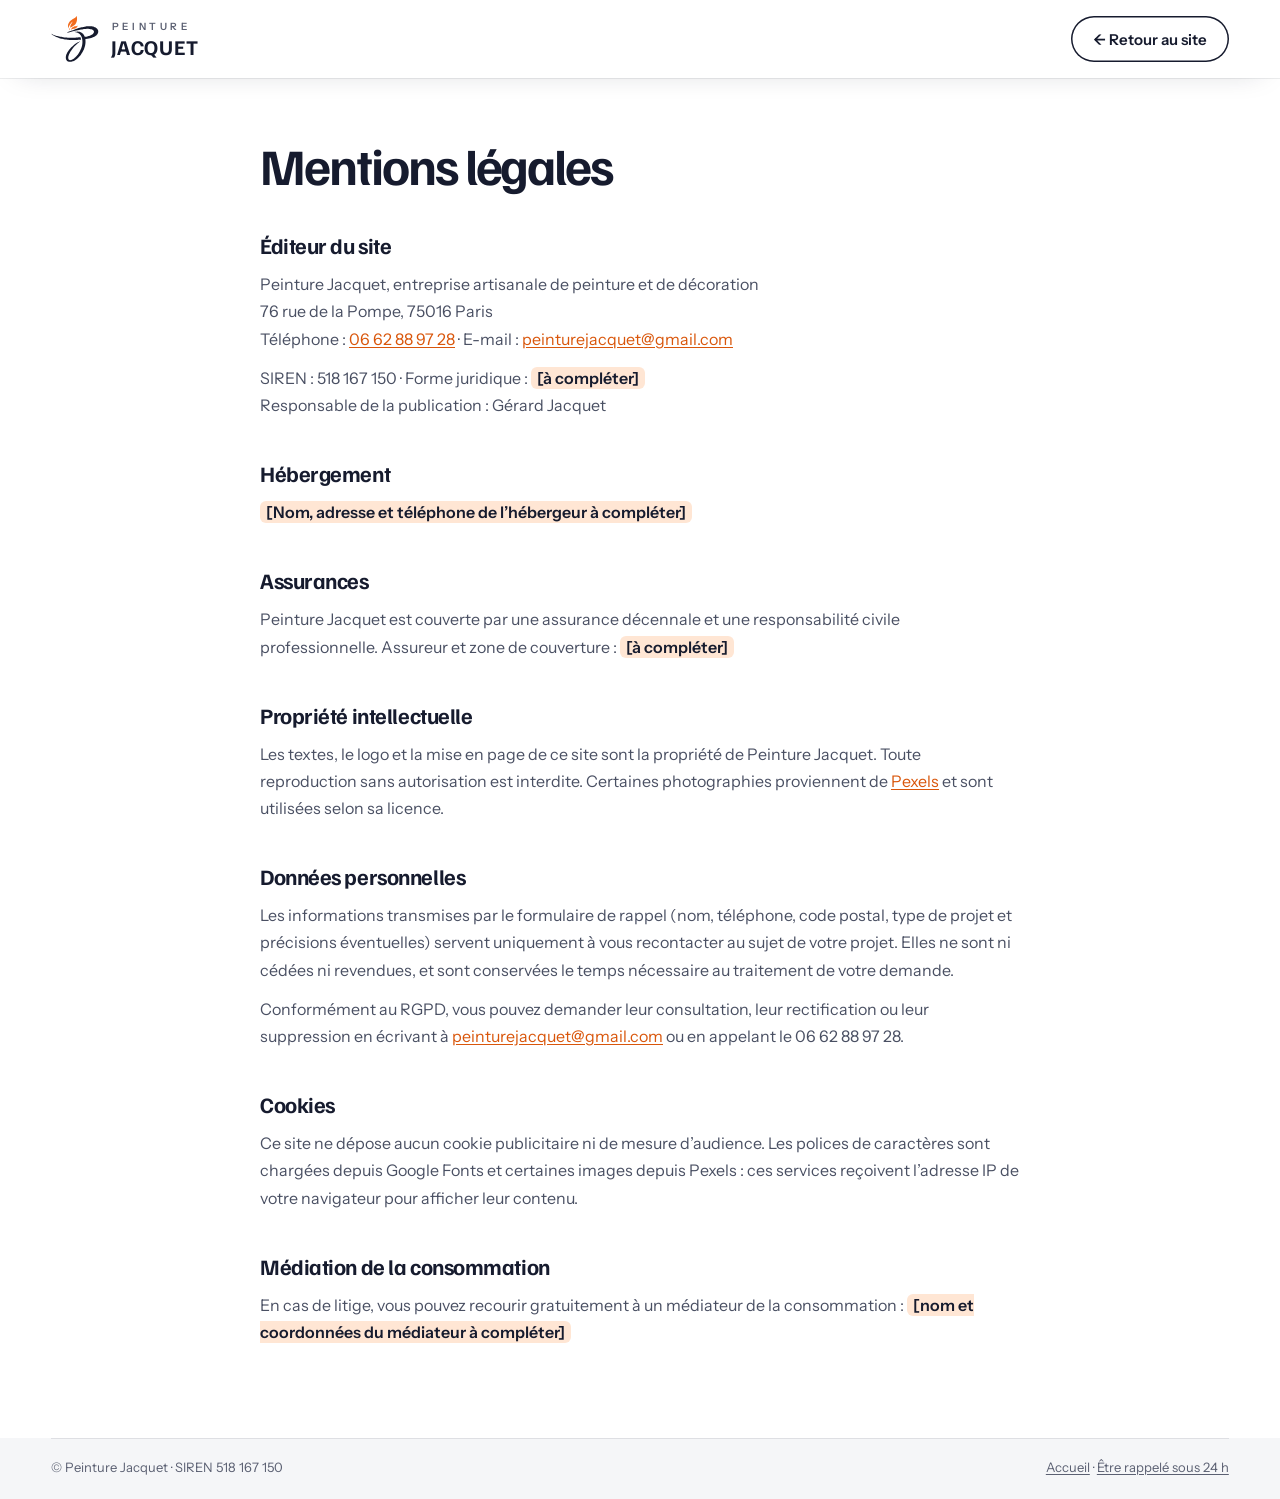
==== commit 50d4efcb: "Intégration du vrai logo Peinture Jacquet Monogramme « PJ » d'origine vectorisé et modernisé : feuil" ====
--- a/mentions-legales.html
+++ b/mentions-legales.html
@@ -6,7 +6,7 @@
 <title>Mentions légales · Peinture Jacquet</title>
 <meta name="robots" content="noindex">
 <meta name="theme-color" content="#ffffff">
-<link rel="icon" href="data:image/svg+xml,%3Csvg xmlns='http://www.w3.org/2000/svg' viewBox='0 0 32 32'%3E%3CclipPath id='c'%3E%3Crect x='8' y='1' width='16' height='30' rx='4'/%3E%3C/clipPath%3E%3Cg clip-path='url(%23c)'%3E%3Crect x='8' y='1' width='16' height='10' fill='%23FFC49B'/%3E%3Crect x='8' y='11' width='16' height='10' fill='%23F26B1D'/%3E%3Crect x='8' y='21' width='16' height='10' fill='%23161B2E'/%3E%3C/g%3E%3C/svg%3E">
+<link rel="icon" href="favicon.svg" type="image/svg+xml">
 <link rel="preconnect" href="https://fonts.googleapis.com">
 <link rel="preconnect" href="https://fonts.gstatic.com" crossorigin>
 <link href="https://fonts.googleapis.com/css2?family=Familjen+Grotesk:wght@400..700&amp;family=Instrument+Sans:wght@400..700&amp;display=swap" rel="stylesheet">
@@ -15,9 +15,9 @@
 <body class="legal-page">
 <header class="header is-scrolled">
   <div class="wrap header-in">
-    <a href="index.html" class="brand">
-      <span class="brand-mark" aria-hidden="true"><i></i><i></i><i></i></span>
-      <span class="brand-name">Peinture Jacquet</span>
+    <a href="index.html" class="brand" aria-label="Peinture Jacquet, retour à l’accueil">
+      <svg class="brand-mark" viewBox="0 0 813 789" aria-hidden="true" focusable="false"><path class="pj-stroke" d="M634.3 175.2C627.6 175.6 620.3 176.3 614.3 177C608.3 177.6 608 177.3 598.3 179C588.6 180.7 568.3 184.5 556.3 187C544.3 189.5 536.6 191.4 526.3 194.1C516 196.7 506.3 199.4 494.3 202.9C482.3 206.4 470.6 209.7 454.3 215C438 220.2 418.3 226.6 396.3 234.5C374.3 242.4 339.3 255.5 322.3 262.2C305.3 269 301.6 271.2 294.3 274.8C287 278.4 282.7 281.2 278.3 284C273.9 286.7 267.9 291.2 267.9 291.2C267.9 291.2 264.1 292.9 269.3 291.8C274.5 290.7 277.8 290.2 299.3 284.6C320.8 279 372.8 265 398.3 258.4C423.8 251.8 439 248.1 452.3 244.9C465.6 241.7 468 241.2 478.3 239C488.6 236.8 502.3 234 514.3 231.8C526.3 229.6 540.3 227.5 550.3 226C560.3 224.6 565.8 224 574.3 223.2C582.8 222.4 592.1 221.6 601.3 221.2C610.5 220.8 620.6 220.7 629.3 220.8C638 221 645.3 221.3 653.3 222.1C661.3 222.9 671 224.3 677.3 225.5C683.6 226.6 687.3 227.8 691.3 228.9C695.3 230 698.3 231.1 701.3 232.2C704.3 233.3 706.6 234.3 709.3 235.6C712 236.9 714.8 238.3 717.3 239.9C719.8 241.5 722.6 243.8 724.3 245.1C726 246.5 726.1 246.7 727.3 248.1C728.5 249.4 730.4 251.7 731.5 253.2C732.6 254.8 733.1 255.9 733.8 257.2C734.5 258.6 735 259.2 735.5 261.2C736.1 263.2 737 266.7 737.2 269.2C737.4 271.7 737.3 273.7 736.9 276.2C736.4 278.7 735.7 281.6 734.7 284.2C733.6 286.9 731.7 290.2 730.6 292.2C729.4 294.2 729.4 294.2 727.8 296.2C726.1 298.2 723.1 301.7 720.6 304.2C718 306.7 715.1 309.2 712.6 311.2C710 313.3 708.2 314.7 705.3 316.6C702.4 318.5 698.6 320.8 695.3 322.7C692 324.6 688.6 326.4 685.3 328C682 329.7 679.3 330.9 675.3 332.6C671.3 334.2 666.3 336.2 661.3 338C656.3 339.7 652 341.3 645.3 343.2C638.6 345.1 629.3 347.6 621.3 349.5C613.3 351.3 604.1 353 597.3 354.3C590.5 355.5 583.4 356.6 580.3 357C577.2 357.3 580.2 359.2 578.8 356.2C577.4 353.3 574.3 344.4 571.8 339.2C569.3 334.1 566.3 329.1 563.9 325.2C561.5 321.3 559.7 318.9 557.3 315.8C554.9 312.7 552 309.3 549.3 306.5C546.6 303.7 544 301.3 541.3 299C538.6 296.6 537.3 295.3 533.3 292.5C529.3 289.8 521 284.8 517.3 282.7C513.6 280.6 514 281 511.3 279.8C508.6 278.7 505.6 277.3 501.3 275.8C497 274.4 490.1 272.5 485.3 271.4C480.5 270.2 477.1 269.7 472.3 269.2C467.5 268.6 460.6 268.1 456.3 267.9C452 267.7 451.3 267.7 446.3 268C441.3 268.3 431.6 269.3 426.3 270C421 270.6 418.4 271.1 414.3 272C410.2 272.9 401.7 275.2 401.7 275.2C401.7 275.2 403 275.9 406.3 276.4C409.6 276.9 415.6 277.1 421.3 278.1C427 279.1 435 280.8 440.3 282.2C445.6 283.5 449.8 285.1 453.3 286.4C456.8 287.6 458.3 288.2 461.3 289.6C464.3 291 467.3 292.2 471.3 294.6C475.3 297 480.9 300.4 485.3 303.9C489.7 307.3 493.9 311 497.9 315.2C501.9 319.5 506.2 325 509.3 329.3C512.4 333.7 514.2 336.6 516.6 341.2C519.1 345.9 521.9 351.9 524.1 357.2C526.3 362.6 528.2 368.2 529.7 373.2C531.3 378.2 532.5 383.2 533.4 387.2C534.4 391.2 534.6 391.6 535.4 397.2C536.3 402.9 537.8 414.6 538.4 421.2C539 427.9 539.1 430.7 539.1 437.2C539.2 443.7 539.2 452.4 538.8 460.2C538.3 468.1 537.6 476.2 536.5 484.2C535.3 492.2 533.3 501.6 531.9 508.2C530.5 514.9 529.9 517.6 528 524.2C526.1 530.9 523.2 540.2 520.3 548.2C517.5 556.2 513.7 565.6 510.8 572.2C508 578.9 506.3 582.4 503.4 588.2C500.5 594.1 497.9 599.6 493.5 607.2C489.2 614.9 482.3 626.4 477.4 634.2C472.5 642.1 467.9 648.6 464 654.2C460 659.9 457.9 662.9 453.7 668.2C449.5 673.6 443.4 680.9 438.8 686.2C434.2 691.6 430.2 695.8 426 700.2C421.7 704.7 417.6 708.8 413.3 712.8C409 716.8 404.3 720.9 400.3 724.3C396.3 727.6 393.8 729.6 389.3 732.9C384.8 736.1 378.6 740.4 373.3 743.5C368 746.7 361.3 749.8 357.3 751.7C353.3 753.6 352 753.8 349.3 754.7C346.6 755.6 344 756.4 341.3 756.9C338.6 757.4 336.1 757.7 333.3 757.8C330.5 757.9 327 757.9 324.3 757.5C321.6 757.1 319.6 756.5 317.3 755.5C315 754.5 312.3 753 310.3 751.5C308.3 750 306.8 748.2 305.3 746.3C303.8 744.5 302.3 742.6 301.2 740.2C300 737.9 299 734.6 298.3 732.2C297.6 729.9 297.3 728.9 296.9 726.2C296.6 723.6 296.1 719.1 296 716.2C295.9 713.4 296 711.7 296.1 709.2C296.3 706.7 296.3 705.2 296.9 701.2C297.6 697.2 298.7 690.9 300.2 685.2C301.8 679.6 304.2 672.6 306.2 667.2C308.1 661.9 309.6 658.2 311.8 653.2C314 648.2 315.8 643.9 319.3 637.2C322.7 630.6 328.5 620.2 332.7 613.2C336.8 606.2 340.6 600.6 344.1 595.2C347.6 589.9 349.2 587.6 353.8 581.2C358.4 574.9 366.7 563.9 371.9 557.2C377.1 550.6 380.4 546.6 385 541.2C389.6 535.9 392.2 532.6 399.3 525.1C406.3 517.7 418.1 505.4 427.3 496.5C436.5 487.7 445.8 479.3 454.3 472C462.8 464.7 470.1 459 478.3 452.8C486.5 446.7 503.6 435.2 503.6 435.2C503.6 435.2 504.3 434.4 502.3 434.9C500.2 435.4 496 436.4 491.3 438.1C486.6 439.8 480.8 441.9 474.3 445C467.8 448 460.3 451.8 452.3 456.3C444.3 460.8 435.5 466.1 426.5 472.2C417.5 478.4 406.3 486.8 398.3 493C390.3 499.2 386.3 502.5 378.7 509.2C371.1 516 361.1 525.2 353 533.2C344.9 541.2 336.5 550.2 330.2 557.2C323.9 564.2 319.5 569.7 315 575.2C310.5 580.8 306.7 586 303.3 590.7C299.8 595.4 297.9 598 294.3 603.4C290.7 608.8 285.1 617.6 281.7 623.2C278.4 628.9 276.6 632.2 274.1 637.2C271.6 642.2 268.8 647.9 266.6 653.2C264.4 658.6 262.5 663.9 260.8 669.2C259.1 674.6 257.6 681.2 256.6 685.2C255.7 689.2 255.6 688.7 255.2 693.2C254.8 697.7 254.1 707.1 254.1 712.2C254.1 717.4 254.6 720.9 254.9 724.2C255.3 727.6 255.8 729.6 256.4 732.2C257 734.9 257.3 736.7 258.6 740.2C259.9 743.7 262.2 749.6 264.2 753.2C266.1 756.9 267.8 759.3 270.1 762.2C272.5 765.2 275.6 768.5 278.3 770.8C281 773.2 283.6 774.8 286.3 776.5C289 778.1 291.6 779.4 294.3 780.6C297 781.8 299.6 782.8 302.3 783.6C305 784.4 307.6 785 310.3 785.5C313 786 314.5 786.4 318.3 786.6C322.1 786.8 329.5 786.9 333.3 786.9C337.1 786.8 338.3 786.6 341.3 786.2C344.3 785.8 347.3 785.3 351.3 784.5C355.3 783.6 361.6 781.9 365.3 780.9C369 779.9 369.3 779.8 373.3 778.2C377.3 776.7 382.6 774.8 389.3 771.5C396 768.2 405.3 763.4 413.3 758.4C421.3 753.4 429.9 747.4 437.3 741.7C444.7 736 451.7 729.8 457.9 724.2C464.2 718.7 469.4 713.6 474.6 708.2C479.8 702.9 484.7 697.6 489.3 692.2C494 686.9 497.9 682.3 502.6 676.2C507.2 670.2 511.6 664.5 517.3 656.2C522.9 647.9 532 633.6 536.5 626.2C541 618.9 541.5 617.7 544.5 612.2C547.5 606.7 550.9 600.6 554.4 593.2C557.9 585.9 562.3 576.1 565.5 568.2C568.7 560.4 571.1 553.6 573.6 546.2C576.1 538.9 578.4 531.9 580.4 524.2C582.5 516.6 584.4 507.7 585.9 500.2C587.4 492.7 588.5 485.9 589.4 479.2C590.4 472.6 591 466.1 591.4 460.2C591.9 454.4 592.1 450.7 592.1 444.2C592.2 437.7 592.1 428.7 591.7 421.2C591.3 413.7 589.9 403.2 589.7 399.2C589.4 395.3 590.3 397.5 590.3 397.5C590.3 397.5 616.1 394 629.3 391.5C642.5 389.1 657 385.9 669.3 382.7C681.6 379.6 692.6 376.2 703.3 372.4C714 368.7 725.3 363.8 733.3 360.2C741.3 356.6 744.6 354.7 751.3 350.7C758 346.6 768.3 339.5 773.3 335.8C778.3 332.1 778.3 331.5 781.3 328.6C784.2 325.7 787.8 322.2 791 318.2C794.2 314.3 797.8 309 800.3 304.7C802.8 300.3 804.8 295.6 806.2 292.2C807.6 288.8 808 286.9 808.7 284.2C809.3 281.6 809.8 279.2 810.1 276.2C810.5 273.2 810.8 270.1 810.6 266.2C810.5 262.4 810.1 257.4 809.2 253.2C808.3 249.1 806.9 244.9 805.5 241.2C804 237.6 801.9 233.7 800.5 231.2C799.1 228.7 798.9 228.4 797.3 226.2C795.8 224.1 793.8 221.2 791.1 218.2C788.4 215.3 784.8 211.7 781.3 208.8C777.8 205.9 774.3 203.4 770.3 200.9C766.3 198.3 762.1 195.8 757.3 193.5C752.5 191.2 746.6 189 741.3 187.1C736 185.2 732 183.8 725.3 182.1C718.6 180.5 709.3 178.5 701.3 177.2C693.3 176 685.1 175.3 677.3 174.8C669.5 174.4 661.5 174.3 654.3 174.3C647.1 174.4 641 174.8 634.3 175.2ZM2.3 305.3C2.3 305.3 2 306.2 2 306.2C2 306.2 15.2 316.7 22.3 321.5C29.3 326.4 35.6 330.3 44.3 335.3C53 340.2 64.4 346.3 74.4 351.2C84.4 356.1 94.3 360.5 104.3 364.7C114.3 368.8 125.3 373 134.3 376.2C143.3 379.4 149 381.1 158.3 383.8C167.6 386.5 179.6 389.7 190.3 392.3C201 394.8 211.6 397.1 222.3 399.1C233 401.2 245 403.1 254.3 404.5C263.6 405.9 269 406.6 278.3 407.5C287.6 408.5 297 409.5 310.3 410.3C323.6 411.1 343.8 411.8 358.3 412.2C372.8 412.5 384.1 412.4 397.3 412.2C410.5 412.1 421.3 411.9 437.3 411C453.3 410.2 480.8 408.3 493.3 407.4C505.8 406.4 508.6 406 512.3 405.5C516 405.1 514.7 405 515.3 404.8C515.9 404.6 516.1 406.8 515.7 404.2C515.4 401.6 514.2 394.1 513.2 389.2C512.1 384.4 510.6 378.9 509.5 375.2C508.5 371.6 507.6 368.8 507 367.2C506.5 365.7 506.6 366.4 506.3 366.2C506 366 515.5 365.3 505.3 366C495.1 366.7 459.3 369.4 445.3 370.4C431.3 371.3 433.3 371.1 421.3 371.6C409.3 372 389.1 372.7 373.3 372.9C357.5 373.1 340.8 373 326.3 372.8C311.8 372.6 298.3 372.1 286.3 371.5C274.3 370.9 263.6 370.1 254.3 369.3C245 368.5 241 368.2 230.3 366.9C219.6 365.6 200.6 363 190.3 361.5C180 359.9 176.3 359.1 168.3 357.6C160.3 356.1 152 354.6 142.3 352.4C132.6 350.2 120 347.1 110.3 344.5C100.6 341.9 92.3 339.3 84.3 336.8C76.3 334.3 70.3 332.3 62.3 329.5C54.3 326.6 46.3 323.8 36.3 319.8C26.3 315.8 2.3 305.3 2.3 305.3Z"/><path class="pj-leaves" d="M440.3 2C440.3 2 432.5 11.7 429.3 15.2C426.1 18.8 424 20.7 421.3 23C418.6 25.4 417 26.8 413.3 29.5C409.6 32.2 408.5 33.5 399.3 39.3C390.1 45 368.5 57.5 358.3 64.1C348.1 70.7 342.8 75.5 338.3 79C333.8 82.5 333.9 82.5 331.1 85.2C328.3 88 324.4 91.9 321.4 95.2C318.5 98.6 315.7 102.2 313.3 105.3C310.9 108.5 309.5 110.4 307.3 114.3C305.1 118.1 302 123.7 300 128.2C298 132.7 296.5 137.1 295.3 141.2C294.1 145.4 293.4 149.2 292.9 153.2C292.3 157.2 292.1 162.1 292 165.2C291.9 168.4 291.6 168.4 292.1 172.2C292.6 176.1 293.4 182.9 294.9 188.2C296.3 193.6 299 200.2 300.7 204.2C302.5 208.3 305.3 212.6 305.3 212.6C305.3 212.6 305.7 213.8 305.8 211.2C305.9 208.7 305.9 200.9 306.1 197.2C306.4 193.6 306.3 193.2 307.2 189.2C308.1 185.2 310 177.2 311.3 173.2C312.5 169.2 312.6 169.2 314.6 165.2C316.6 161.2 320.3 154.1 323.2 149.2C326.2 144.4 328.7 140.6 332.3 135.9C335.9 131.3 341.3 125 344.6 121.2C348 117.5 349 116.6 352.3 113.5C355.6 110.4 360.1 106.3 364.3 102.9C368.5 99.5 375 94.8 377.3 93.1C379.6 91.4 378.3 92.8 378.3 92.8C378.3 92.8 378.8 93.2 378.8 93.2C378.8 93.2 370 103.6 365.7 109.2C361.5 114.9 356.7 121.9 353.2 127.2C349.8 132.6 347.4 136.6 344.9 141.2C342.5 145.9 340.2 150.9 338.4 155.2C336.5 159.6 335.3 162.9 334 167.2C332.8 171.6 331.6 177.6 330.9 181.2C330.2 184.9 330.1 186.4 329.9 189.2C329.7 192.1 329.7 195.9 329.6 198.2C329.6 200.6 329.4 202.3 329.6 203.2C329.7 204.2 330.3 204.1 330.3 204.1C330.3 204.1 338.6 196.9 342.3 194C346 191.2 345.8 190.9 352.3 187.2C358.8 183.5 373.8 176.2 381.3 171.7C388.8 167.2 393.3 163.4 397.3 160.3C401.3 157.2 402.6 155.7 405.3 153.1C408 150.5 410.4 148 413.3 144.6C416.2 141.1 419.7 136.6 422.6 132.2C425.5 127.9 428.3 123.2 430.8 118.2C433.3 113.2 435.6 107.9 437.6 102.2C439.6 96.6 441.5 89.9 442.8 84.2C444.1 78.6 444.9 73.6 445.6 68.2C446.2 62.9 446.7 58.7 446.7 52.2C446.7 45.7 446.5 37.1 445.7 29.2C444.9 21.4 442.6 9.8 441.7 5.2C440.8 0.7 440.3 2 440.3 2ZM456.3 166C455.6 166.4 455.1 167 453.3 167.9C451.5 168.8 448 170.4 445.3 171.3C442.6 172.3 440 173 437.3 173.7C434.6 174.3 433.8 174.6 429.3 175.2C424.8 175.7 415.5 176.2 410.3 176.9C405.1 177.7 403 177.9 398.3 179.5C393.6 181.1 386.8 184 382.3 186.5C377.8 188.9 374.9 191.1 371.1 194.2C367.3 197.4 363.6 200.4 359.4 205.2C355.2 210.1 348.8 219.2 345.9 223.2C343.1 227.2 343.3 227.1 342.1 229.2C340.9 231.4 338.7 236.2 338.7 236.2C338.7 236.2 339.3 236.9 339.3 236.9C339.3 236.9 338.5 237.7 340.3 236.6C342.1 235.6 347.3 232 350.3 230.4C353.3 228.7 355.6 227.8 358.3 226.7C361 225.7 363.6 224.8 366.3 224C369 223.2 370 222.8 374.3 222.1C378.6 221.3 387.1 220.4 392.3 219.5C397.5 218.6 401.8 217.7 405.3 216.9C408.8 216.1 410 215.9 413.3 214.5C416.6 213.1 422.3 210.2 425.3 208.5C428.3 206.8 429.3 206.1 431.3 204.5C433.3 203 434.6 202.1 437.3 199.4C440 196.7 444.8 191.4 447.3 188.2C449.9 185.1 451 182.9 452.5 180.2C454 177.5 455.3 174.4 456.3 172C457.3 169.7 458.3 166.2 458.3 166.2C458.3 166.2 457.3 165.4 457.3 165.4C457.3 165.4 457 165.6 456.3 166ZM328.3 204.8C324.9 207.8 312.1 219.2 308.9 222.2C305.6 225.3 308 220.6 308.7 223.2C309.4 225.9 312 235.1 312.9 238.2C313.8 241.4 313.7 241.5 314.1 242.2C314.5 243 315.3 243 315.3 243C315.3 243 319.9 227.5 322.3 221.2C324.6 215 328.4 208 329.6 205.2C330.8 202.5 329.3 204.5 329.3 204.5C329.3 204.5 331.7 201.8 328.3 204.8Z"/></svg>
+      <span class="brand-name" aria-hidden="true"><span class="brand-pre">Peinture</span><span class="brand-main">Jacquet</span></span>
     </a>
     <a href="index.html" class="btn btn-outline btn-sm legal-back">← Retour au site</a>
   </div>
--- a/styles.css
+++ b/styles.css
@@ -187,19 +187,22 @@
 .util-links .util-tel { font-weight: 600; }
 .util-sep { width: 1px; height: 14px; background: rgba(22,27,46,.2); }
 .header-in { display: flex; align-items: center; gap: 32px; padding-top: 16px; padding-bottom: 16px; }
-.brand { display: flex; align-items: center; gap: 11px; white-space: nowrap; }
-.brand-mark { display: grid; grid-template-rows: 1fr 1fr 1fr; flex: none; width: 13px; height: 26px; border-radius: 3px; overflow: hidden; }
-.brand-mark i:nth-child(1) { background: #FFC49B; }
-.brand-mark i:nth-child(2) { background: var(--a); }
-.brand-mark i:nth-child(3) { background: var(--ink); }
-/* Au survol, les trois bandes du logo repassent comme un coup de rouleau */
-@media (hover: hover) {
-  .brand:hover .brand-mark i { animation: pjBar .75s var(--expo) both; }
-  .brand:hover .brand-mark i:nth-child(2) { animation-delay: .06s; }
-  .brand:hover .brand-mark i:nth-child(3) { animation-delay: .12s; }
-}
-@keyframes pjBar { 0% { transform: translateX(0); } 40% { transform: translateX(-105%); } 41% { transform: translateX(105%); } 100% { transform: translateX(0); } }
-.brand-name { font-family: var(--display); font-weight: 700; font-size: 21px; letter-spacing: -0.03em; }
+/* Logo : monogramme « PJ » d’origine vectorisé, feuilles à la couleur du site, nom en Familjen Grotesk */
+.brand { display: flex; align-items: center; gap: 12px; white-space: nowrap; color: var(--ink); }
+.brand:hover { color: var(--ink); }
+.brand-mark { display: block; flex: none; width: auto; height: 46px; overflow: visible; color: var(--ink); --leaf: var(--a); }
+.pj-stroke { fill: currentColor; }
+.pj-leaves { fill: var(--leaf); transform-box: fill-box; transform-origin: 14% 100%; transition: transform .8s var(--expo); }
+.header .pj-leaves { animation: pjLeaf 1.1s var(--expo) .45s backwards; }
+@keyframes pjLeaf { from { transform: scale(0) rotate(-30deg); } }
+@media (hover: hover) { .brand:hover .pj-leaves { transform: rotate(-14deg) scale(1.06); } }
+.brand-name { display: flex; flex-direction: column; gap: 4px; line-height: 1; }
+.brand-pre { padding-left: .12em; font-size: 10px; font-weight: 600; letter-spacing: .36em; text-transform: uppercase; color: var(--mu); }
+.brand-main { font-family: var(--display); font-size: 21px; font-weight: 700; letter-spacing: .03em; text-transform: uppercase; }
+.brand-lg { gap: 14px; }
+.brand-lg .brand-mark { height: 64px; }
+.brand-lg .brand-pre { font-size: 11px; }
+.brand-lg .brand-main { font-size: 27px; }
 .nav { display: flex; gap: 26px; margin-left: auto; font-size: 15px; font-weight: 500; white-space: nowrap; }
 .nav a { position: relative; padding: 6px 0; color: var(--tx); }
 .nav a::after {
@@ -511,6 +514,8 @@
 /* Contact */
 .devis { padding: var(--sec-y) clamp(12px,3vw,40px); }
 .devis-box { position: relative; max-width: 1400px; margin: 0 auto; display: flex; flex-wrap: wrap; align-items: center; gap: 40px clamp(36px,5vw,80px); padding: clamp(28px,4vw,60px); border-radius: 36px; overflow: hidden; background: var(--ink); color: #fff; }
+/* Monogramme en filigrane derrière le texte du bloc contact */
+.devis-mark { position: absolute; z-index: -1; left: -70px; bottom: -120px; width: auto; height: clamp(320px,38vw,500px); color: rgba(255,255,255,.045); --leaf: rgba(242,107,29,.14); pointer-events: none; }
 .devis-copy { flex: 1 1 400px; display: flex; flex-direction: column; gap: 22px; }
 .devis .eyebrow { color: var(--on-dark); }
 .devis h2 { font-size: clamp(42px,4.8vw,72px); line-height: .95; letter-spacing: -0.045em; }
@@ -667,6 +672,10 @@
 }
 @media (max-width: 600px) {
   .header-in { gap: 12px; }
+  .brand { gap: 10px; }
+  .brand-mark { height: 40px; }
+  .brand-main { font-size: 19px; }
+  .brand-pre { font-size: 9px; }
   .header-cta { display: none; }
   .burger { margin-left: auto; }
   .filters { border-radius: 26px; }
